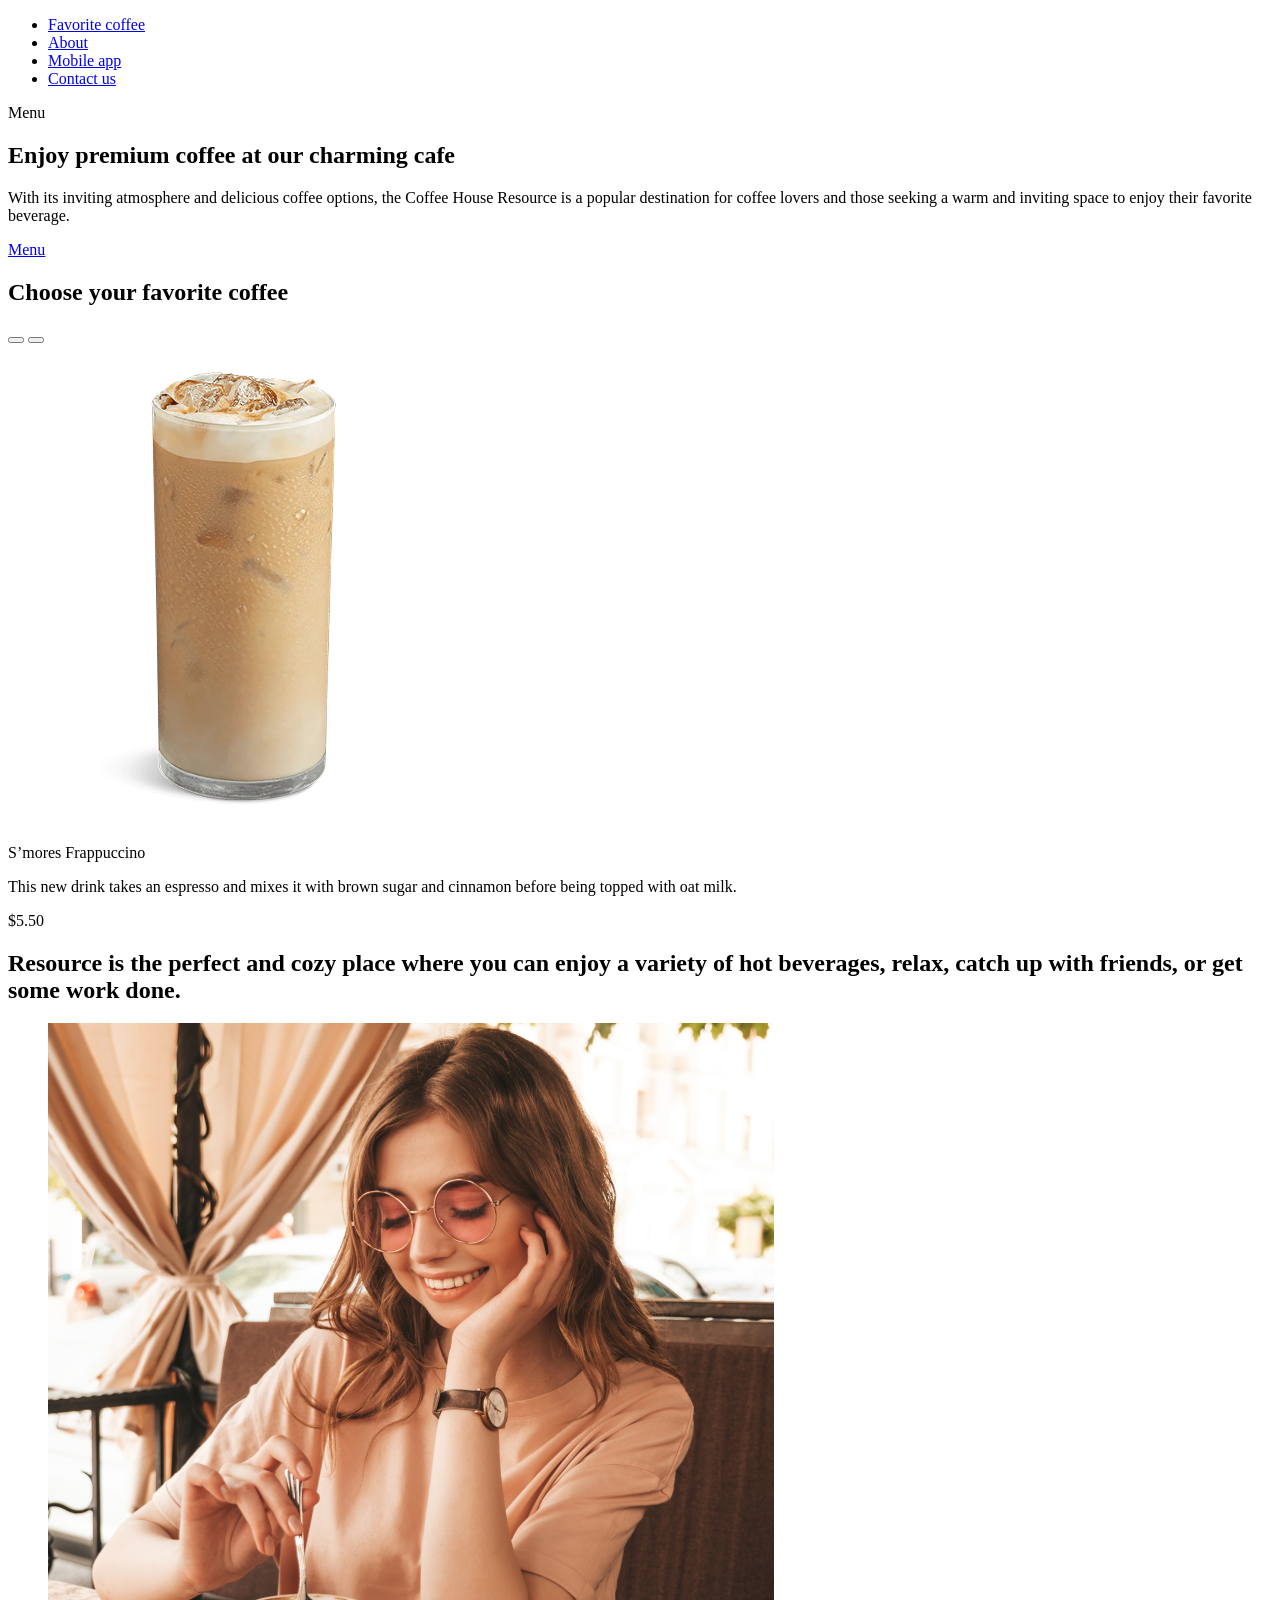
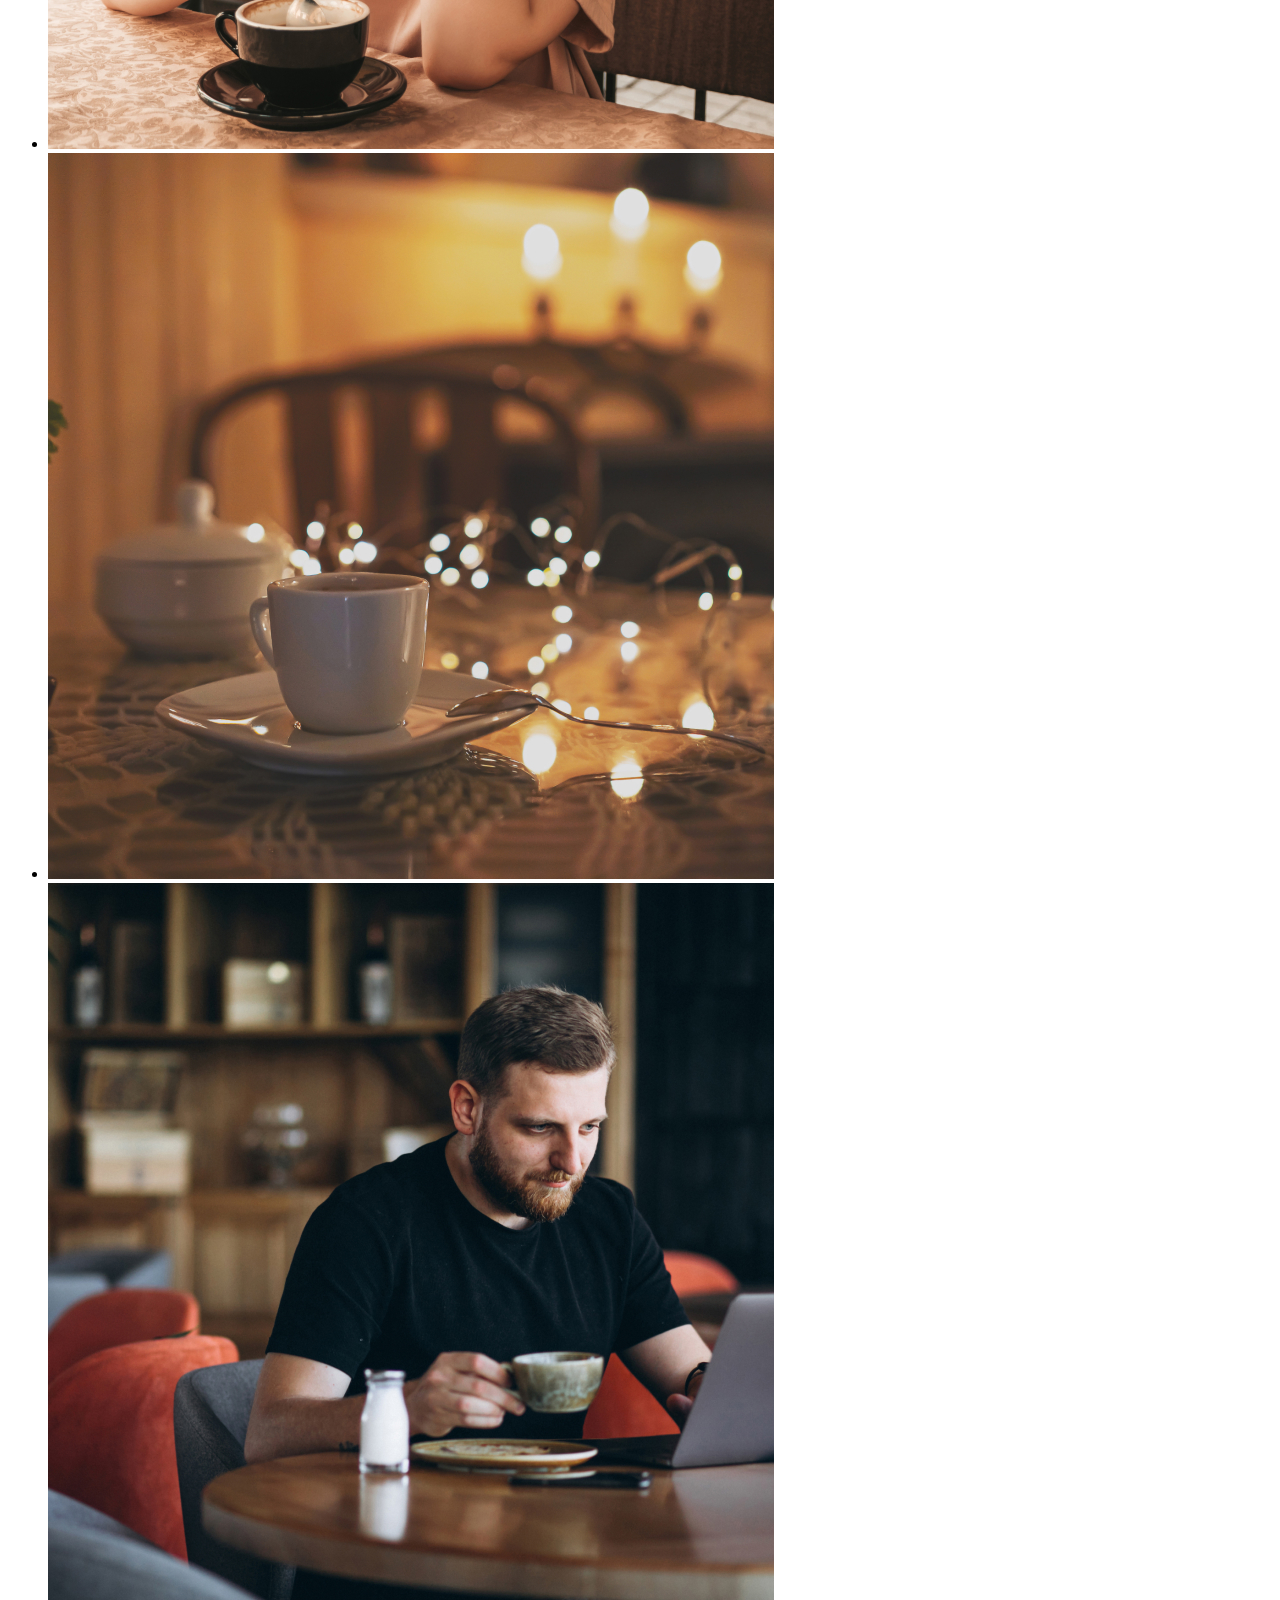
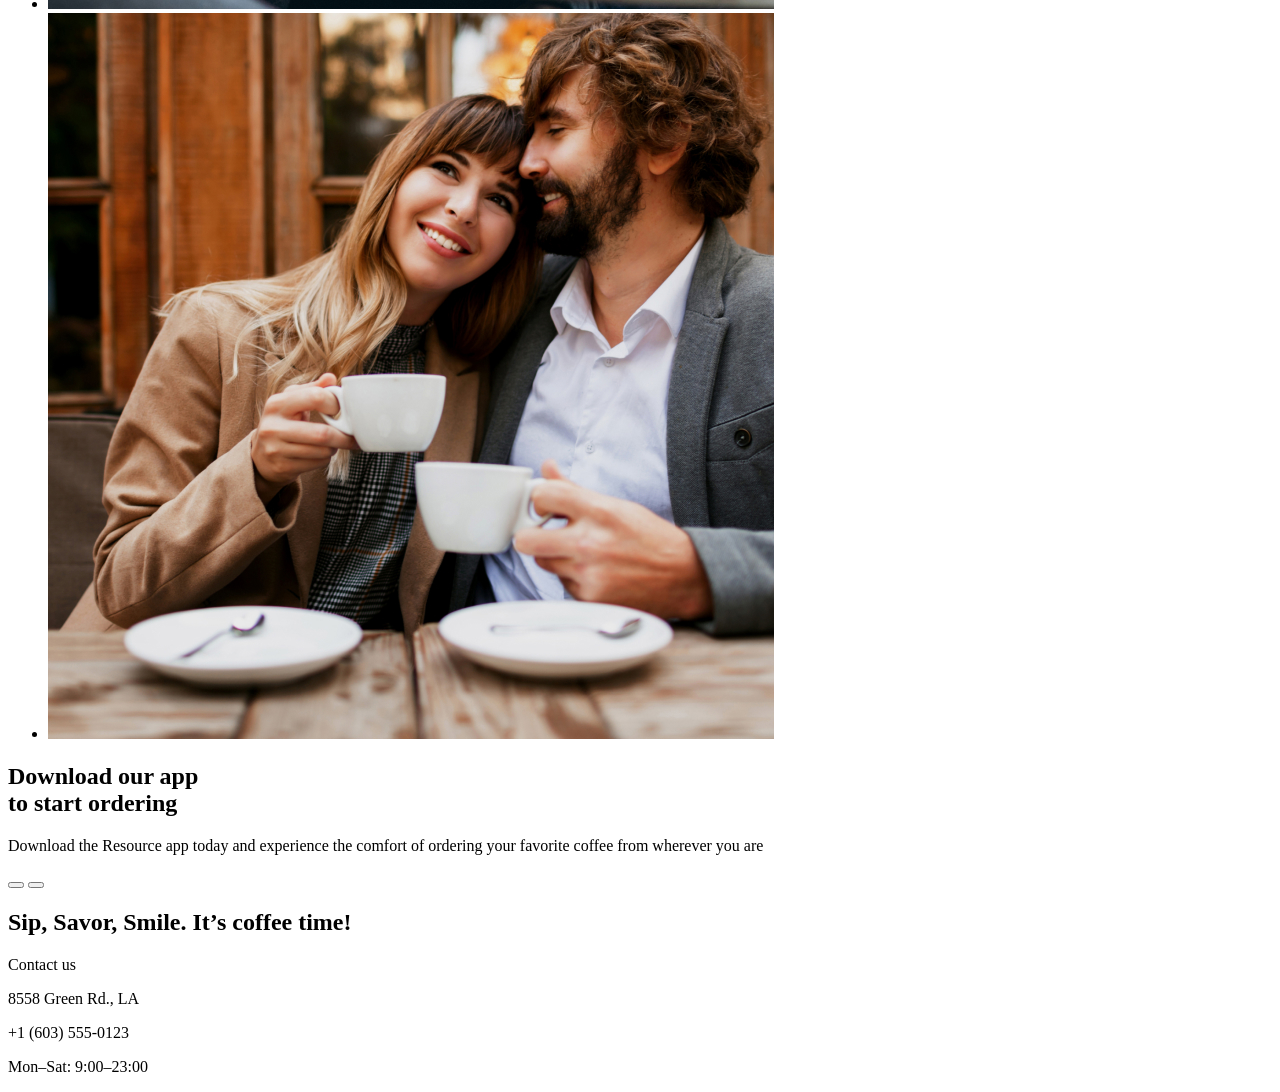
==== index.html @ 849eca17 "feat: add project structure" ====
<!DOCTYPE html>
<html lang="en">
<head>
  <meta charset="UTF-8">
  <meta name="viewport" content="width=device-width, initial-scale=1.0">
  <title>Coffee-House</title>
</head>
<body>
<header>
  <div class="header__wrapper">
    <div class="logo"></div>
    <nav class="nav">
      <ul class="nav__list">
        <li class="nav__item"><a href="#" class="nav__link">Favorite coffee</a></li>
        <li class="nav__item"><a href="#" class="nav__link">About</a></li>
        <li class="nav__item"><a href="#" class="nav__link">Mobile app</a></li>
        <li class="nav__item"><a href="#" class="nav__link">Contact us</a></li>
      </ul>
    </nav>
    <div class="header__container">
      <div class="theme">
        <span></span><span></span>
      </div>
      <div class="burger-menu">
        <span>Menu</span>
        <span></span>
      </div>
    </div>
  </div>
</header>
<main>
  <div class="main__wrapper">
    <section class="hero">
      <div class="hero__wrapper">
        <h1 class="hero__title">Enjoy premium coffee at our charming cafe</h1>
        <p class="hero__text">With its inviting atmosphere and delicious coffee options, the Coffee House Resource is a
          popular destination for coffee lovers and those seeking a warm and inviting space to enjoy their favorite
          beverage.</p>
        <a href="menu.html" class="button">Menu</a>
      </div>
    </section>
    <section class="favorite-coffee">
      <div class="favorite-coffee__wrapper">
        <h2 class="section__title">Choose your favorite coffee</h2>
        <div class="slider">
          <div class="slider__item">
            <div class="slider__button">
              <button class="button__left"></button>
              <button class="button__right"></button>
            </div>
            <div class="card">
              <img src="src/assets/img/slider/coffee-slider-1.png" alt="coffee" class="card__img">
              <p class="card__title">S’mores Frappuccino</p>
              <p class="card__text">This new drink takes an espresso and mixes it with brown sugar and cinnamon before
                being topped with oat milk.</p>
              <p class="card__price">$5.50</p>
            </div>
            <div class="slider__controls"></div>
          </div>
        </div>
      </div>
    </section>
    <section class="about">
      <div class="about__wrapper">
        <h2 class="section__text">Resource is the perfect and cozy place where you can enjoy a variety of hot beverages,
          relax, catch up with friends, or get some work done.</h2>
        <ul class="about__list">
          <li class="about__item"><img src="src/assets/img/about/about-1.jpg" alt="woman with cup of coffee"
                                       class="about__img"></li>
          <li class="about__item"><img src="src/assets/img/about/about-2.jpg" alt="man with cup of coffee"
                                       class="about__img"></li>
          <li class="about__item"><img src="src/assets/img/about/about-3.jpg" alt="cup of coffee" class="about__img">
          </li>
          <li class="about__item"><img src="src/assets/img/about/about-4.jpg" alt="spouse with cup of coffee"
                                       class="about__img"></li>
        </ul>
      </div>
    </section>
    <section class="mobile-app">
      <div class="mobile-app__wrapper">
        <h2 class="section__title">Download our app<br> to start ordering</h2>
        <p class="text">Download the Resource app today and experience the comfort of ordering your favorite coffee from wherever you are</p>
     <div class="mobile-app__button">
       <button class="apple"></button>
       <button class="google"></button>
     </div>
      </div>
    </section>
  </div>
</main>
<footer>
  <div class="footer__wrapper">
    <div class="footer__content">
      <h2 class="footer__title">
        Sip, Savor, Smile. It’s coffee time!
      </h2>
      <div class="social-media">
        <a href="#" class="twitter"></a>
        <a href="#" class="instagram"></a>
        <a href="#" class="facebook"></a>
      </div>
    </div>
    <div class="contacts">
      <p>Contact us</p>
      <p>8558 Green Rd.,  LA</p>
      <p>+1 (603) 555-0123</p>
      <p>Mon–Sat: 9:00–23:00</p>
    </div>
  </div>
</footer>
</body>
</html>
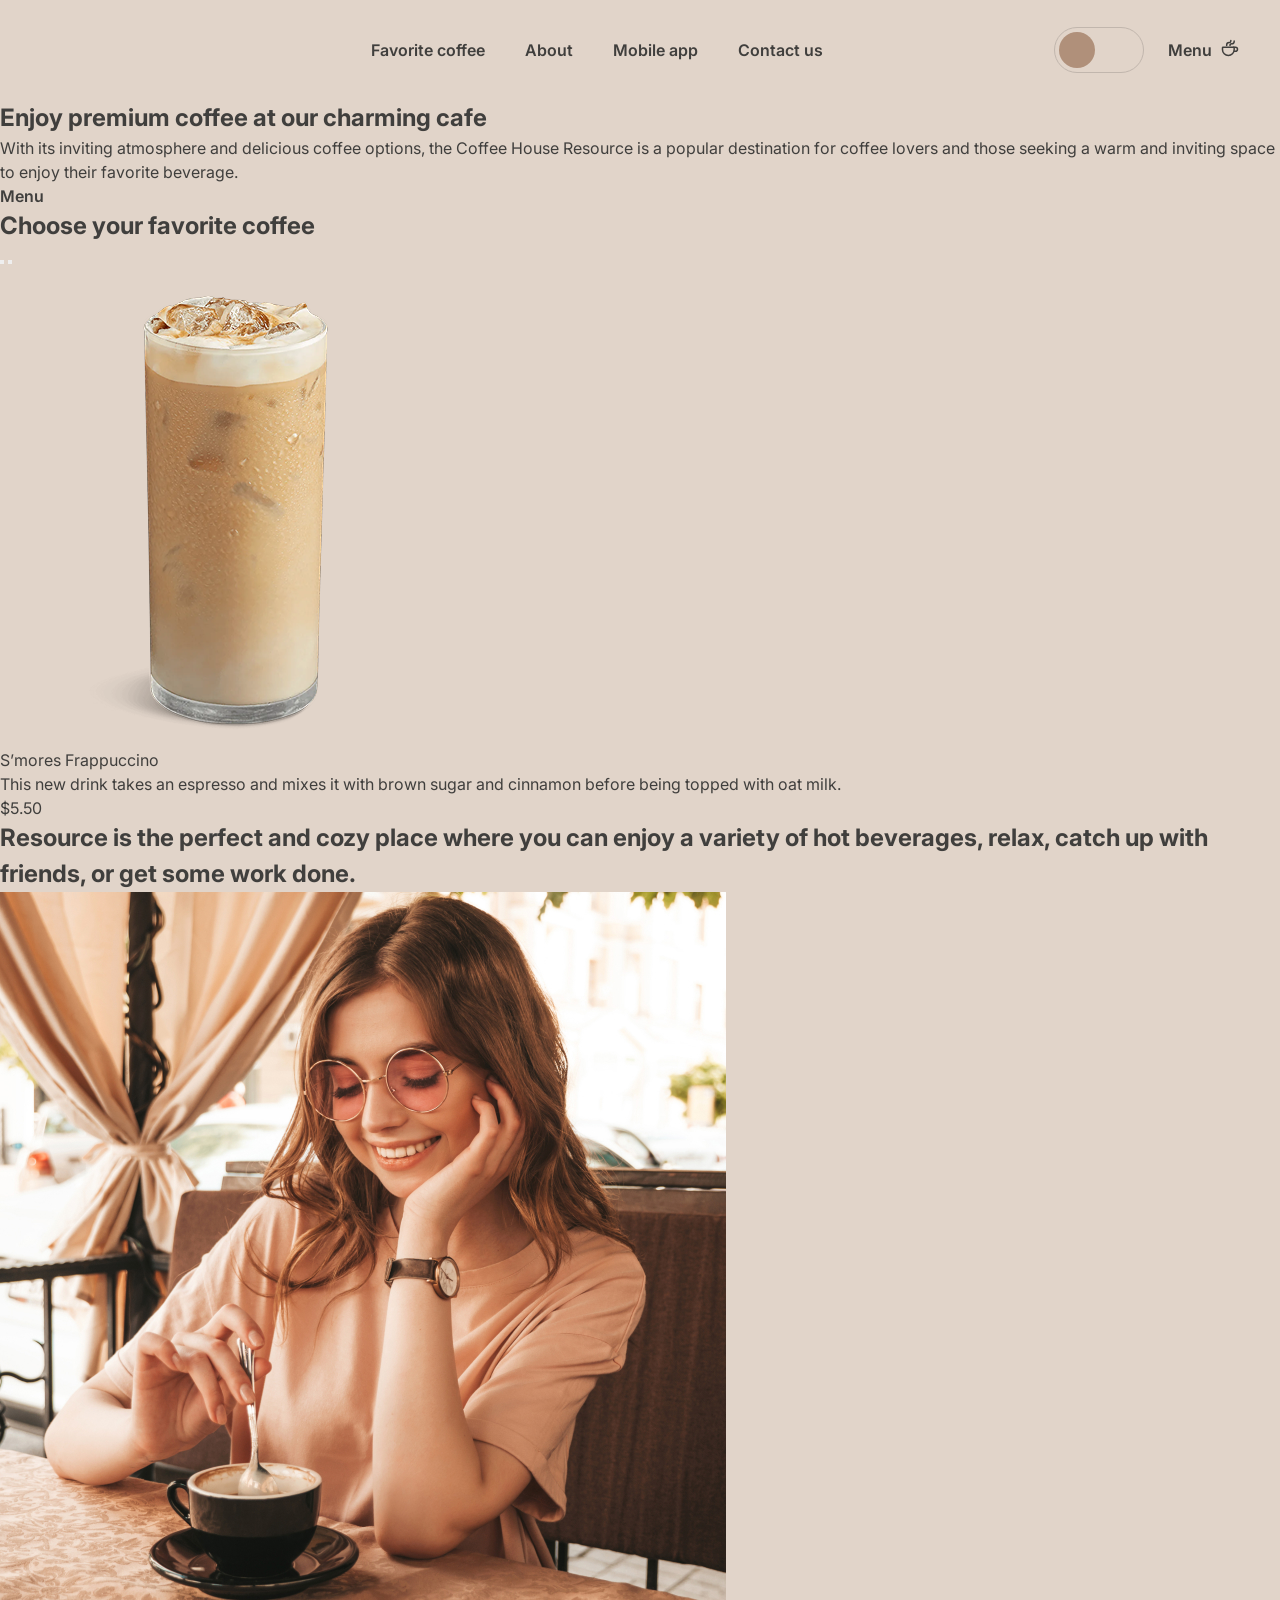
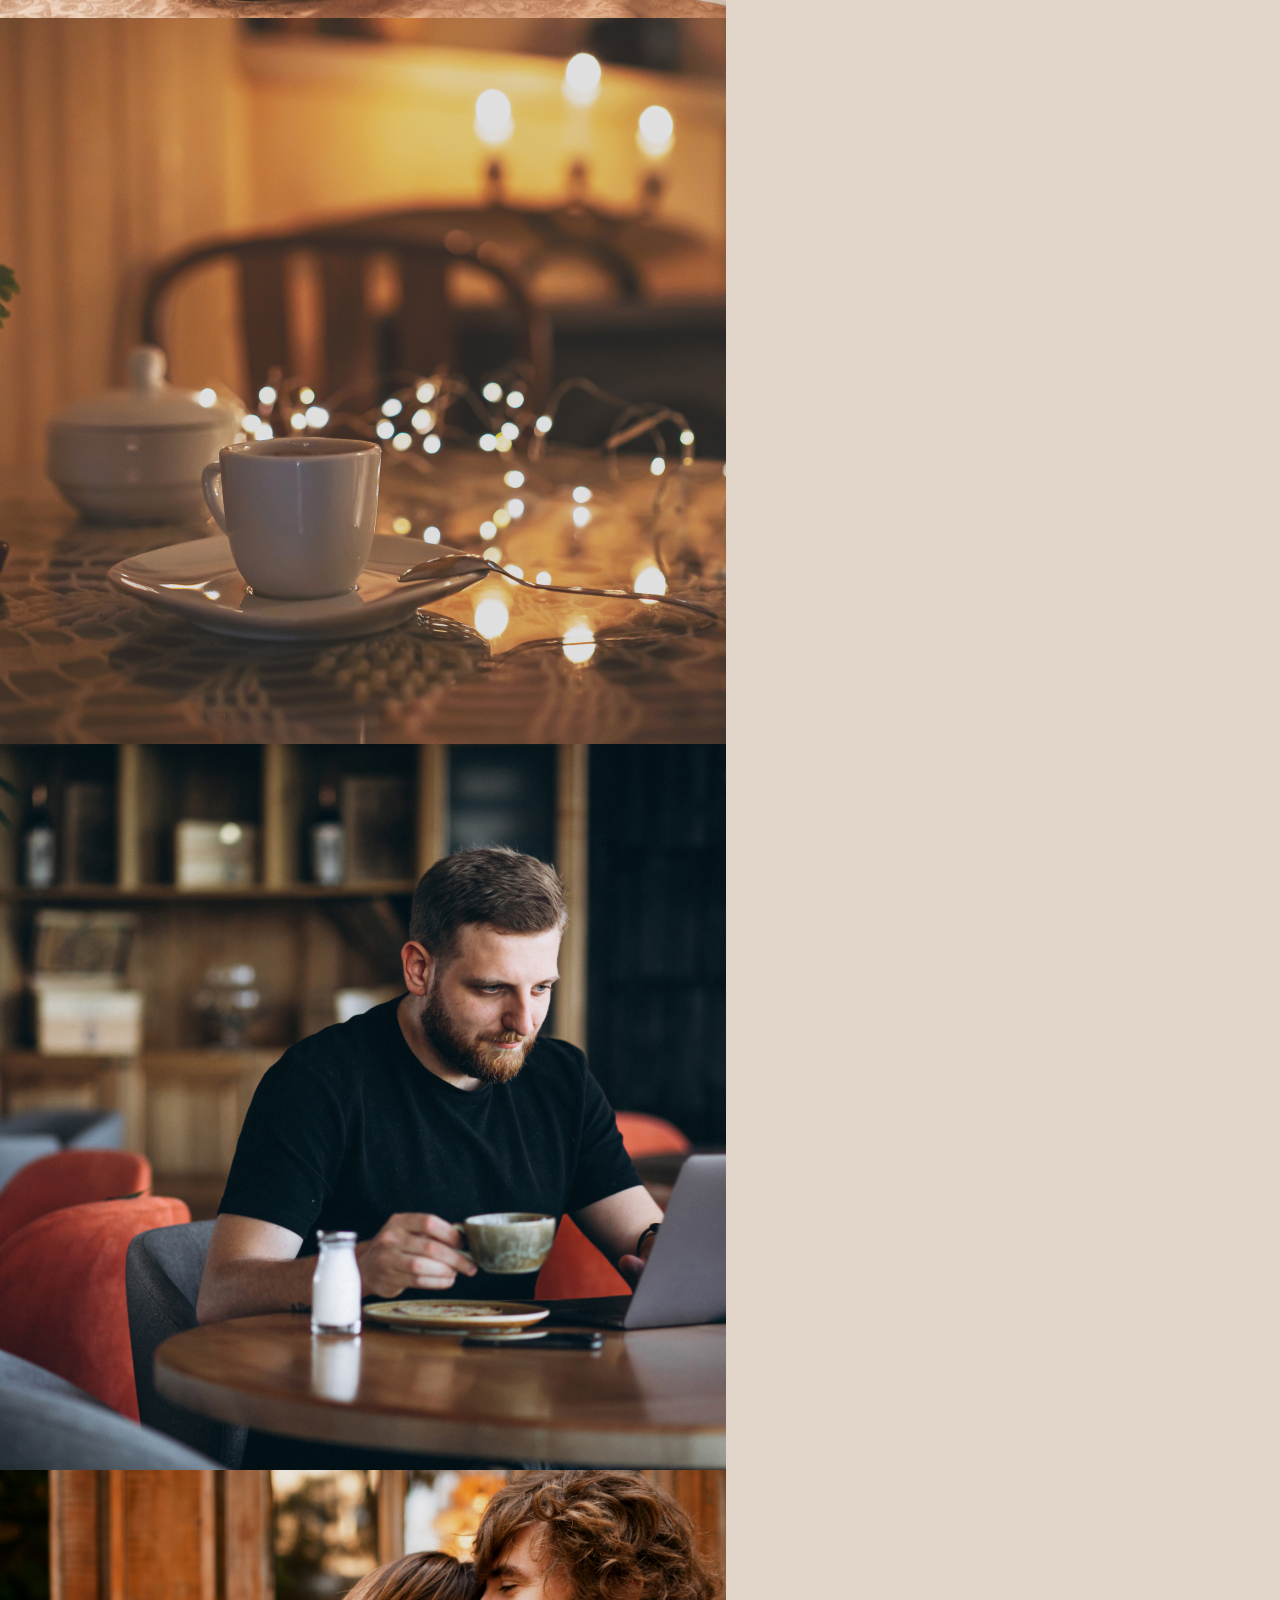
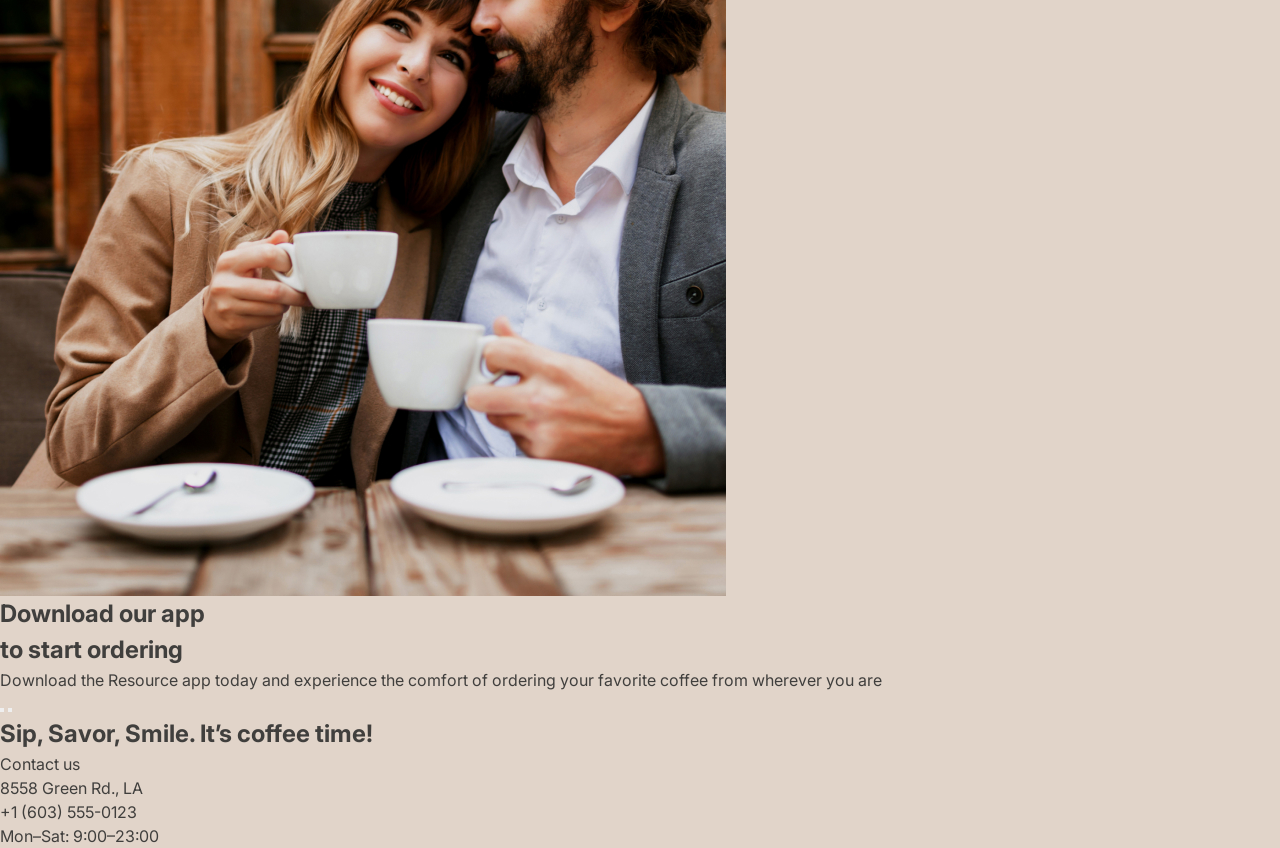
==== commit b9bd02b5: "feat: add header" ====
--- a/index.html
+++ b/index.html
@@ -4,32 +4,44 @@
   <meta charset="UTF-8">
   <meta name="viewport" content="width=device-width, initial-scale=1.0">
   <title>Coffee-House</title>
+  <link rel="preconnect" href="https://fonts.googleapis.com">
+  <link rel="preconnect" href="https://fonts.gstatic.com" crossorigin>
+  <link
+    href="https://fonts.googleapis.com/css2?family=Inter:ital,opsz,wght@0,14..32,100..900;1,14..32,100..900&family=Manrope:wght@200..800&display=swap"
+    rel="stylesheet">
+  <link rel="icon" type="image/svg+xml" href="src/assets/icons/coffee-cup.svg">
+  <link rel="stylesheet" href="src/styles/main.css">
 </head>
-<body>
+<body class="light-theme">
 <header>
-  <div class="header__wrapper">
-    <div class="logo"></div>
+  <div class="header__wrapper container">
+    <a href="index.html" class="logo" aria-label="Resource Coffee House — на главную"></a>
     <nav class="nav">
       <ul class="nav__list">
-        <li class="nav__item"><a href="#" class="nav__link">Favorite coffee</a></li>
-        <li class="nav__item"><a href="#" class="nav__link">About</a></li>
-        <li class="nav__item"><a href="#" class="nav__link">Mobile app</a></li>
-        <li class="nav__item"><a href="#" class="nav__link">Contact us</a></li>
+        <li class="nav__item"><a href="#favorite-coffee" class="nav__link link">Favorite coffee</a></li>
+        <li class="nav__item"><a href="#about" class="nav__link link">About</a></li>
+        <li class="nav__item"><a href="#mobile-app" class="nav__link link">Mobile app</a></li>
+        <li class="nav__item"><a href="#contact" class="nav__link link">Contact us</a></li>
       </ul>
     </nav>
-    <div class="header__container">
+    <div class="header__actions">
       <div class="theme">
-        <span></span><span></span>
+        <button class="theme-toggle theme-toggle--light" type="button" aria-label="Светлая тема">
+          <span class="icon icon--sun" aria-hidden="true"></span>
+        </button>
+        <button class="theme-toggle theme-toggle--dark" type="button" aria-label="Тёмная тема">
+          <span class="icon icon--moon" aria-hidden="true"></span>
+        </button>
       </div>
-      <div class="burger-menu">
-        <span>Menu</span>
-        <span></span>
-      </div>
+      <a href="menu.html" class="menu-link link">
+        <span class="burger-menu__text">Menu</span>
+        <span class="icon icon--coffee-cup menu-link__icon" aria-hidden="true"></span>
+      </a>
     </div>
   </div>
 </header>
 <main>
-  <div class="main__wrapper">
+  <div class="main__wrapper container">
     <section class="hero">
       <div class="hero__wrapper">
         <h1 class="hero__title">Enjoy premium coffee at our charming cafe</h1>
@@ -39,7 +51,7 @@
         <a href="menu.html" class="button">Menu</a>
       </div>
     </section>
-    <section class="favorite-coffee">
+    <section class="favorite-coffee" id="favorite-coffee">
       <div class="favorite-coffee__wrapper">
         <h2 class="section__title">Choose your favorite coffee</h2>
         <div class="slider">
@@ -60,7 +72,7 @@
         </div>
       </div>
     </section>
-    <section class="about">
+    <section class="about" id="about">
       <div class="about__wrapper">
         <h2 class="section__text">Resource is the perfect and cozy place where you can enjoy a variety of hot beverages,
           relax, catch up with friends, or get some work done.</h2>
@@ -76,20 +88,21 @@
         </ul>
       </div>
     </section>
-    <section class="mobile-app">
+    <section class="mobile-app" id="mobile-app">
       <div class="mobile-app__wrapper">
         <h2 class="section__title">Download our app<br> to start ordering</h2>
-        <p class="text">Download the Resource app today and experience the comfort of ordering your favorite coffee from wherever you are</p>
-     <div class="mobile-app__button">
-       <button class="apple"></button>
-       <button class="google"></button>
-     </div>
+        <p class="text">Download the Resource app today and experience the comfort of ordering your favorite coffee from
+          wherever you are</p>
+        <div class="mobile-app__button">
+          <button class="apple"></button>
+          <button class="google"></button>
+        </div>
       </div>
     </section>
   </div>
 </main>
 <footer>
-  <div class="footer__wrapper">
+  <div class="footer__wrapper container" id="contact">
     <div class="footer__content">
       <h2 class="footer__title">
         Sip, Savor, Smile. It’s coffee time!
@@ -102,11 +115,12 @@
     </div>
     <div class="contacts">
       <p>Contact us</p>
-      <p>8558 Green Rd.,  LA</p>
+      <p>8558 Green Rd., LA</p>
       <p>+1 (603) 555-0123</p>
       <p>Mon–Sat: 9:00–23:00</p>
     </div>
   </div>
 </footer>
+<script type="module" src="src/scripts/home.js"></script>
 </body>
 </html>
--- a/src/styles/main.css
+++ b/src/styles/main.css
@@ -0,0 +1,14 @@
+@import './base/variables.css';
+@import './base/themes.css';
+@import './base/reset.css';
+@import './base/typography.css';
+
+@import './layout/container.css';
+@import './layout/header.css';
+
+@import './components/button.css';
+@import './components/card.css';
+@import './components/icons.css';
+
+@import './pages/home.css';
+@import './pages/menu.css';
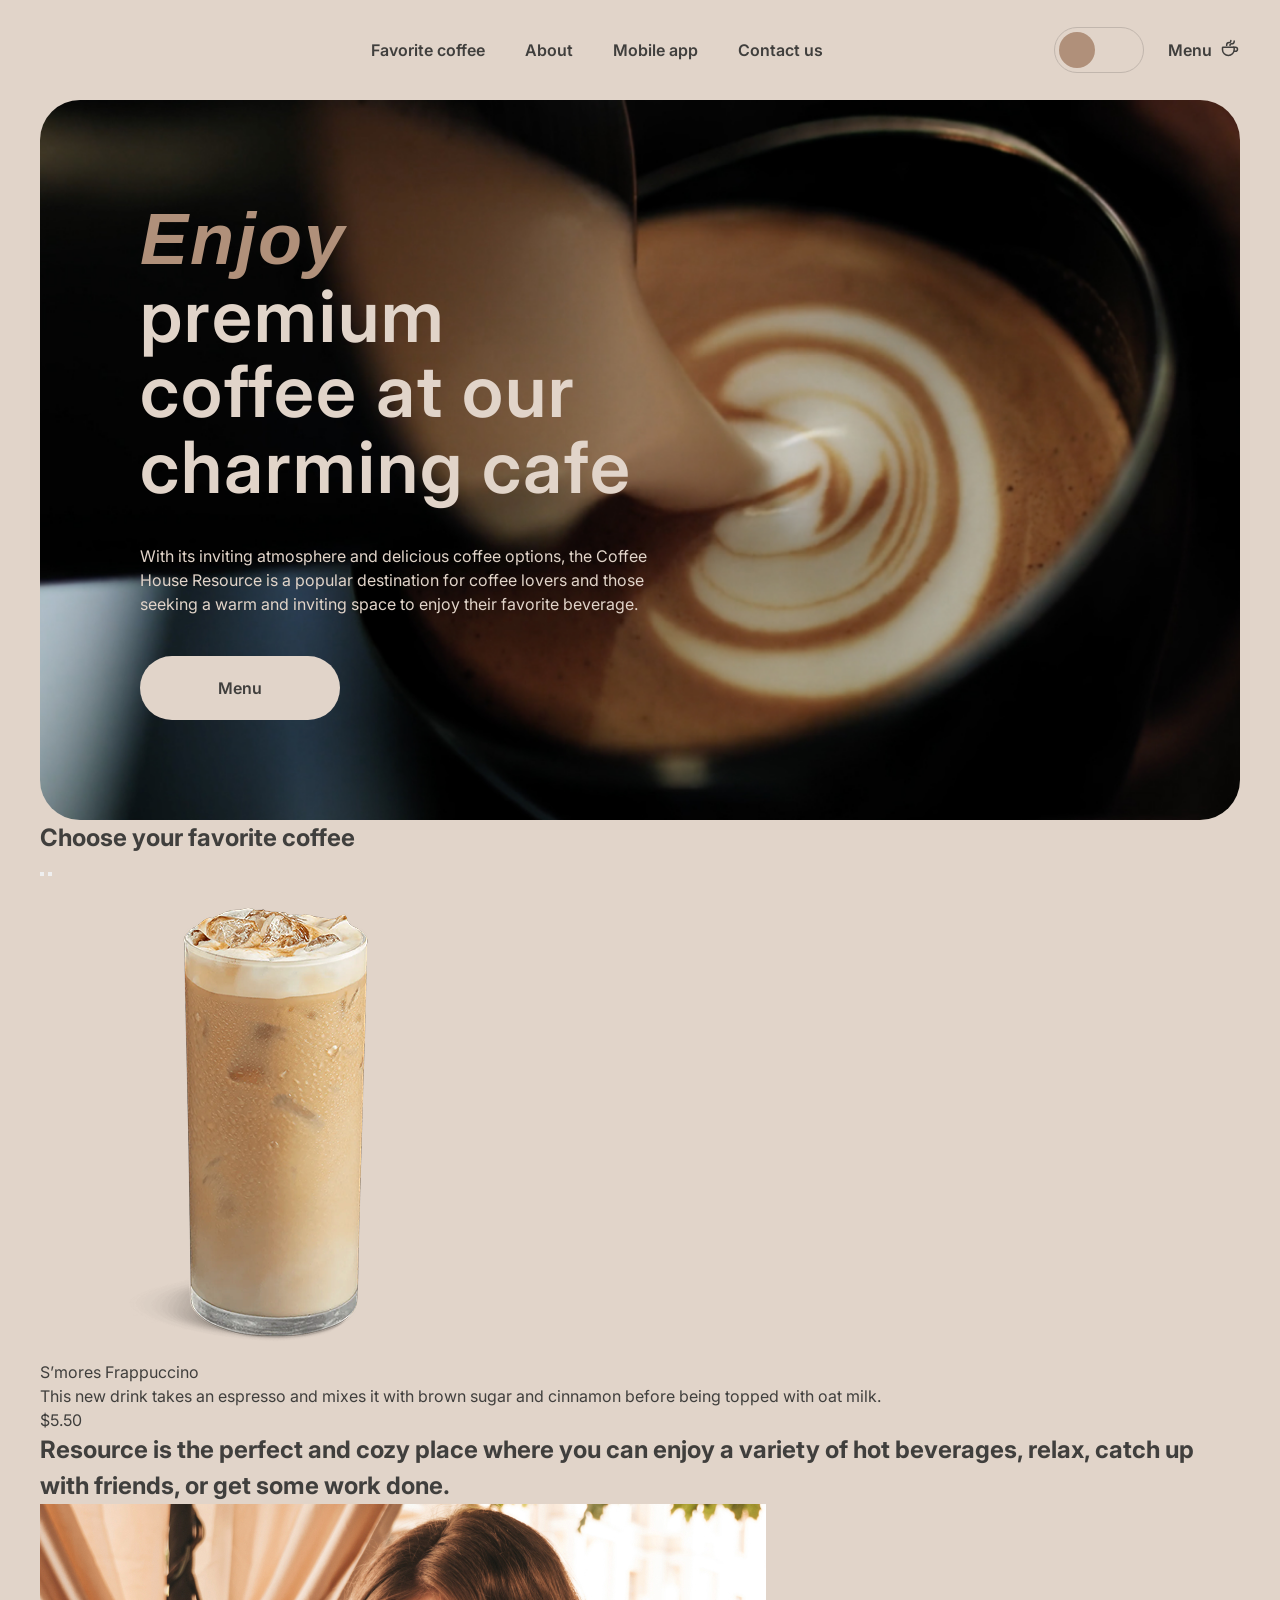
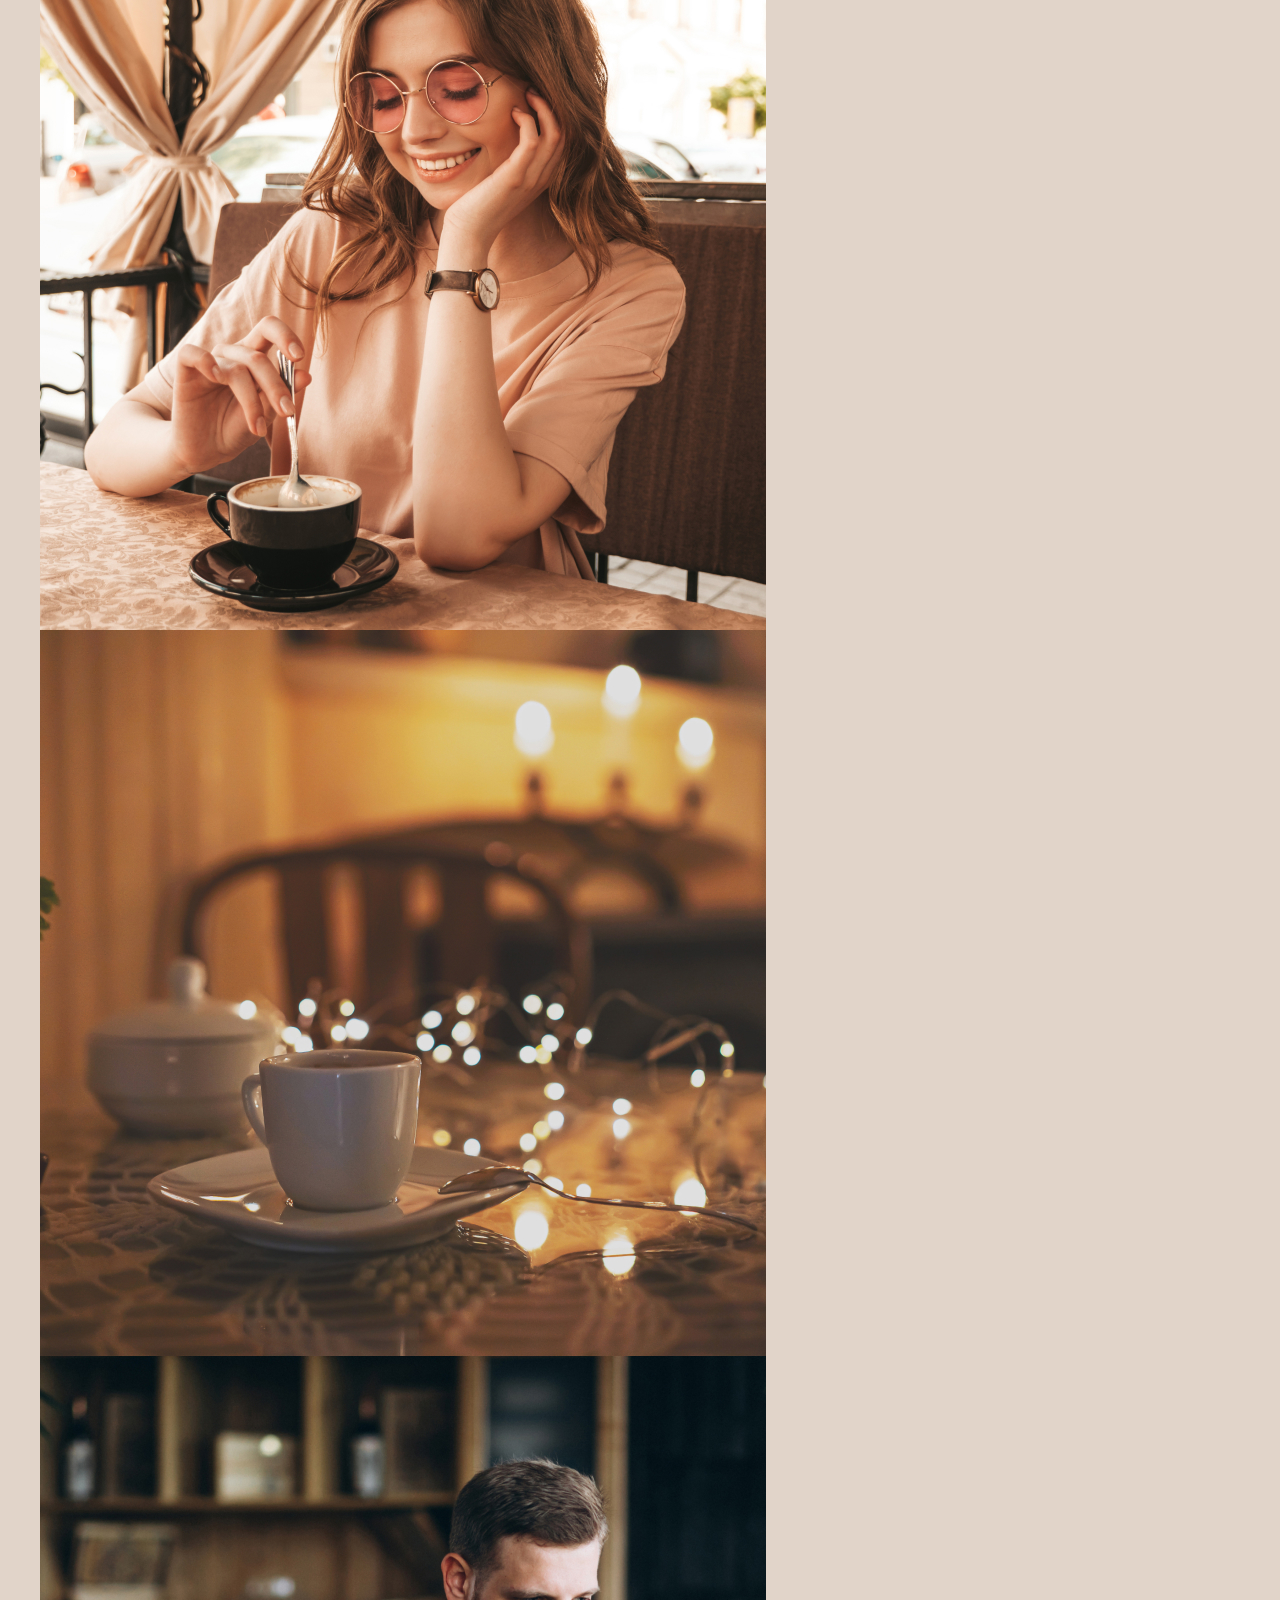
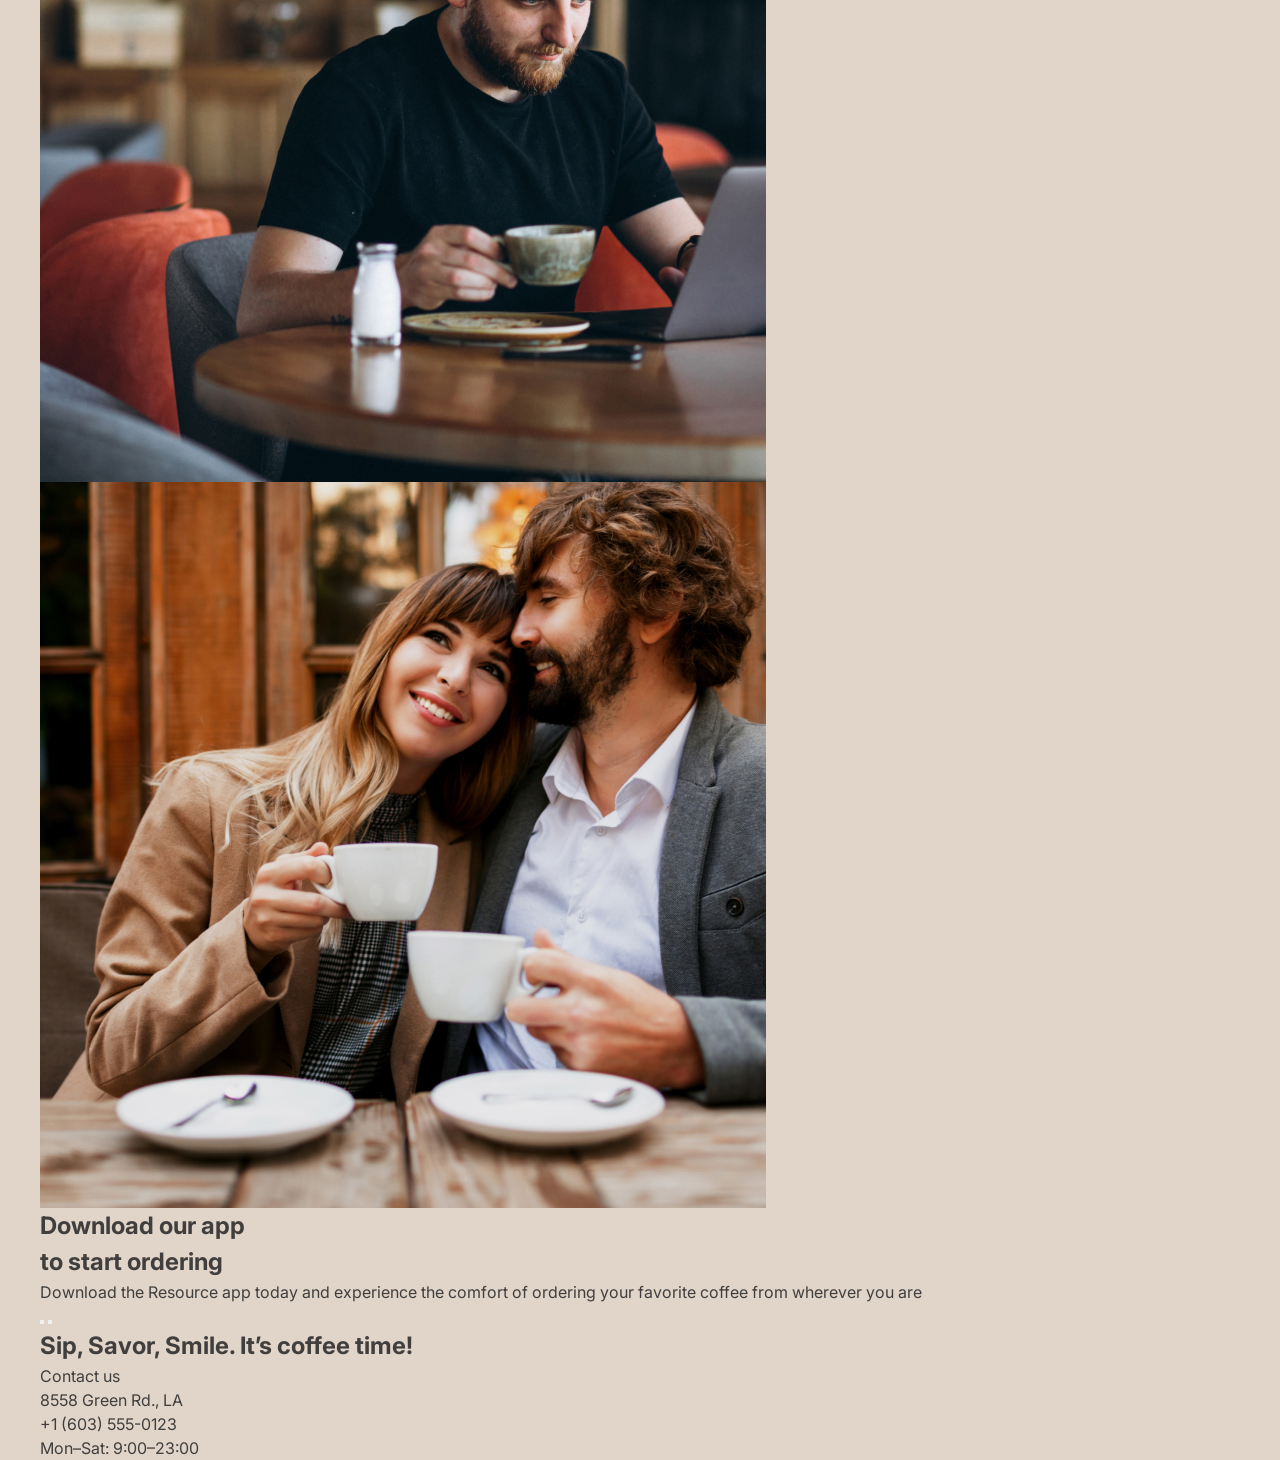
==== commit 8cde747a: "feat: add section hero" ====
--- a/index.html
+++ b/index.html
@@ -34,7 +34,7 @@
         </button>
       </div>
       <a href="menu.html" class="menu-link link">
-        <span class="burger-menu__text">Menu</span>
+        <span>Menu</span>
         <span class="icon icon--coffee-cup menu-link__icon" aria-hidden="true"></span>
       </a>
     </div>
@@ -43,12 +43,29 @@
 <main>
   <div class="main__wrapper container">
     <section class="hero">
+      <video
+        class="hero__video"
+        poster="src/assets/img/container.png"
+        autoplay
+        muted
+        playsinline
+        preload="metadata"
+        aria-hidden="true"
+      >
+        <source src="src/assets/video/hero.webm" type="video/webm">
+        <source src="src/assets/video/hero.mp4" type="video/mp4">
+      </video>
       <div class="hero__wrapper">
-        <h1 class="hero__title">Enjoy premium coffee at our charming cafe</h1>
-        <p class="hero__text">With its inviting atmosphere and delicious coffee options, the Coffee House Resource is a
+        <h1 class="hero__title heading-hero"><span class="text-accent">Enjoy</span> premium coffee at our charming cafe
+        </h1>
+        <p class="hero__text text-body">With its inviting atmosphere and delicious coffee options, the Coffee House
+          Resource is a
           popular destination for coffee lovers and those seeking a warm and inviting space to enjoy their favorite
           beverage.</p>
-        <a href="menu.html" class="button">Menu</a>
+        <a href="menu.html" class="menu-link button menu-link--lg">
+          <span>Menu</span>
+          <span class="icon icon--coffee-cup menu-link__icon" aria-hidden="true"></span>
+        </a>
       </div>
     </section>
     <section class="favorite-coffee" id="favorite-coffee">
--- a/src/styles/main.css
+++ b/src/styles/main.css
@@ -6,9 +6,11 @@
 @import './layout/container.css';
 @import './layout/header.css';
 
+@import './components/icons.css';
 @import './components/button.css';
+@import './components/menu_button.css';
+@import './components/slider.css';
 @import './components/card.css';
-@import './components/icons.css';
 
 @import './pages/home.css';
 @import './pages/menu.css';
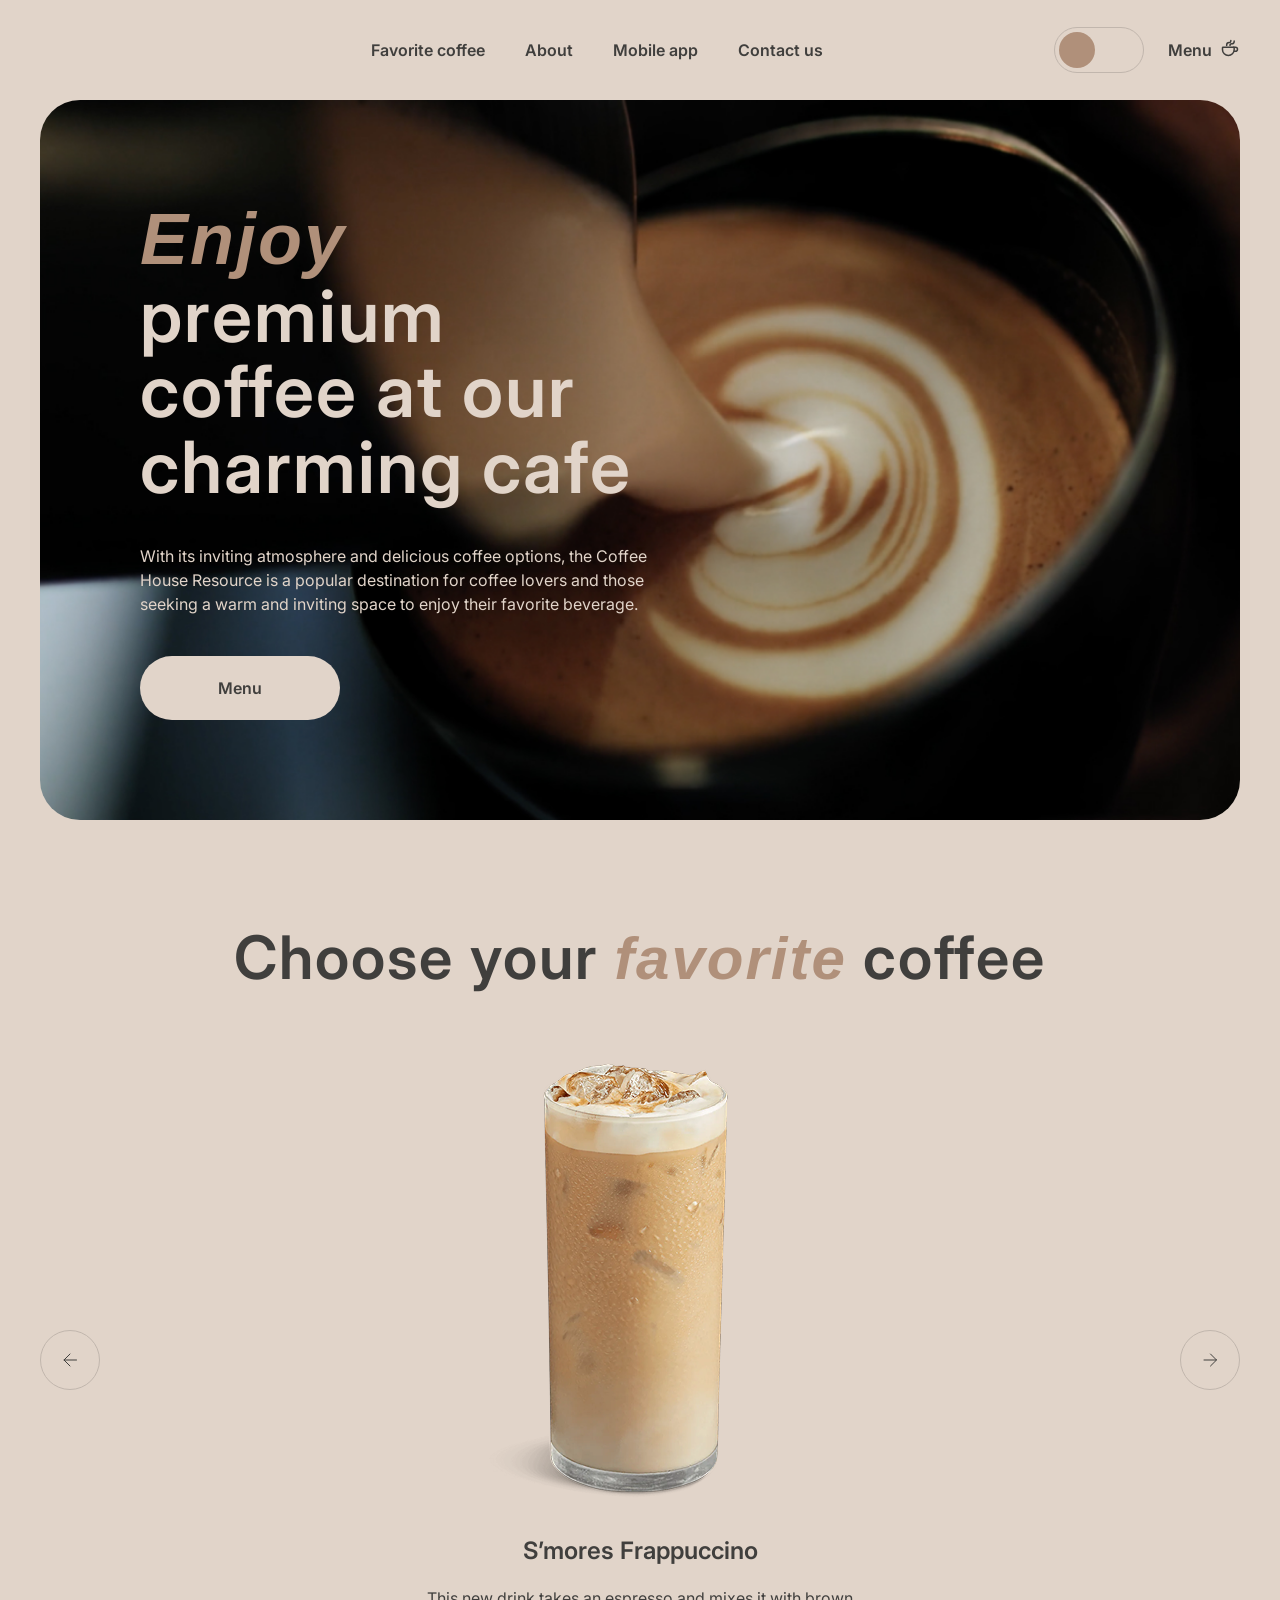
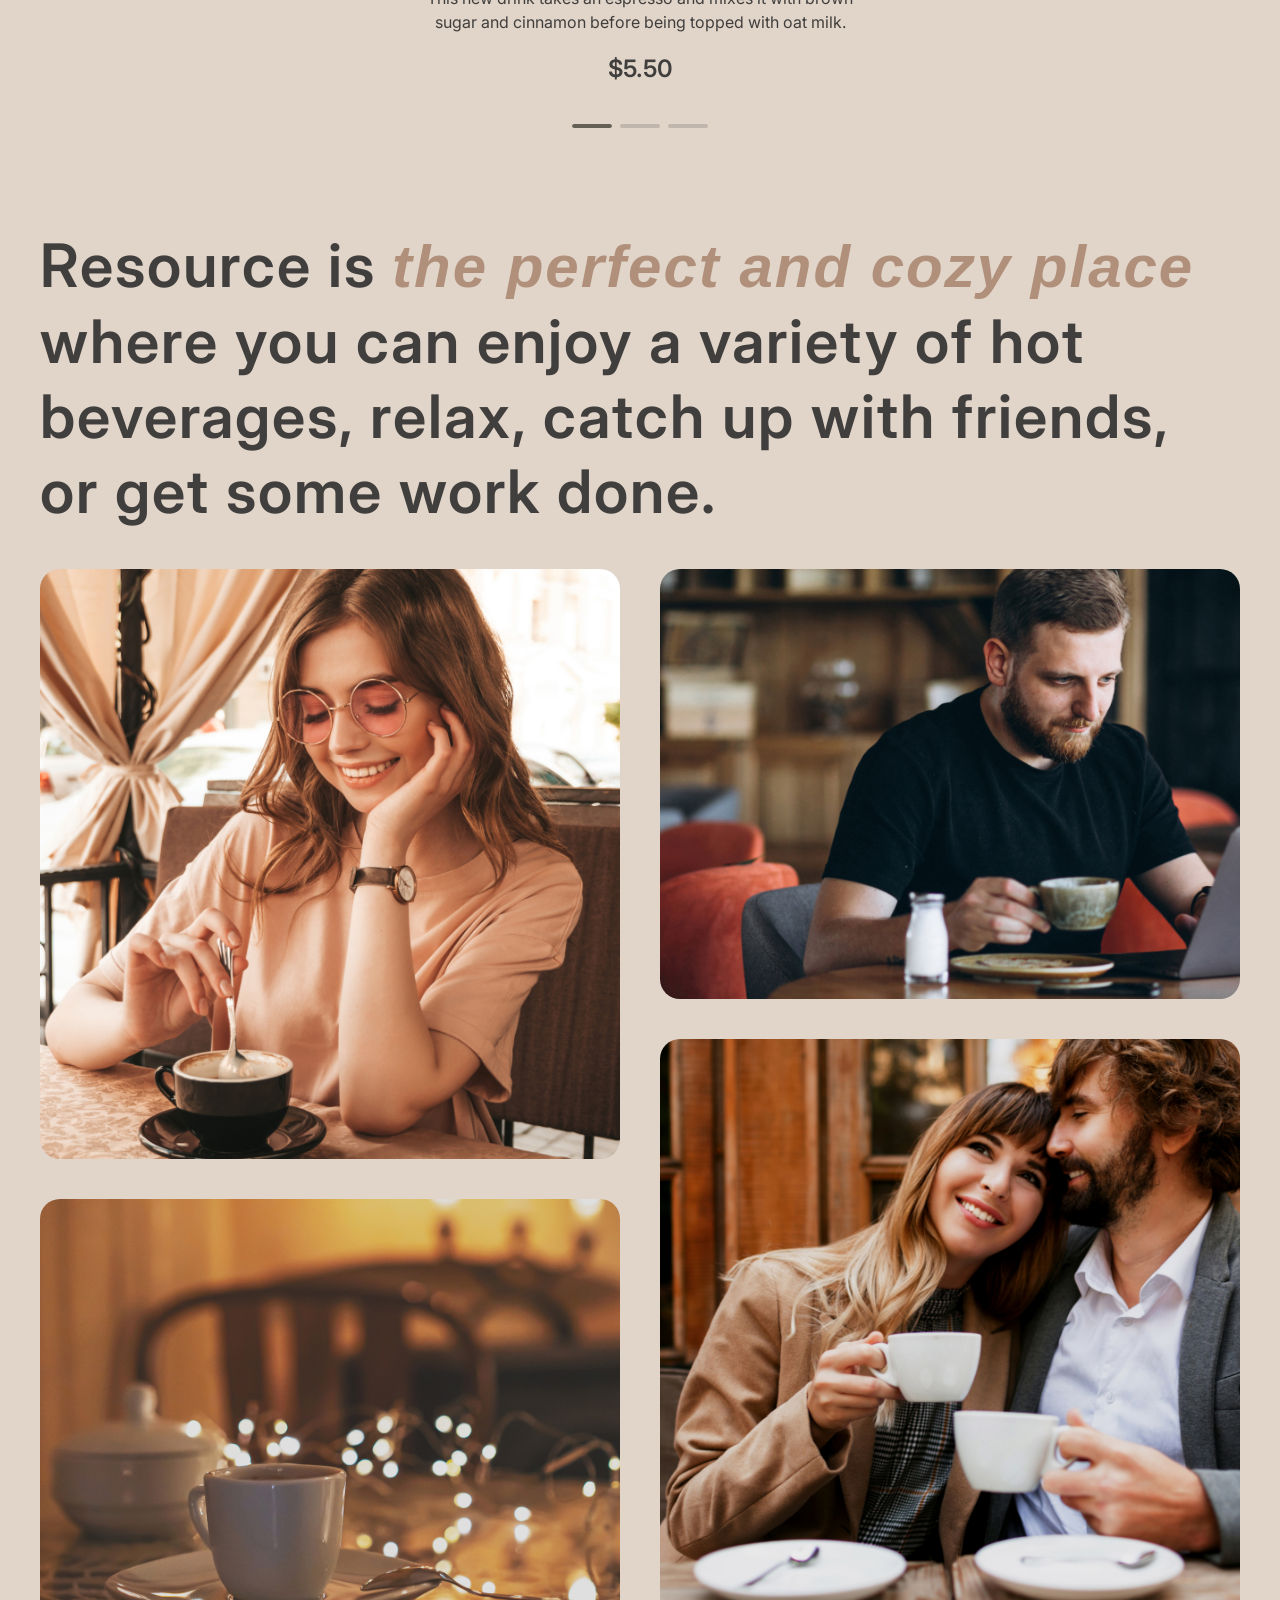
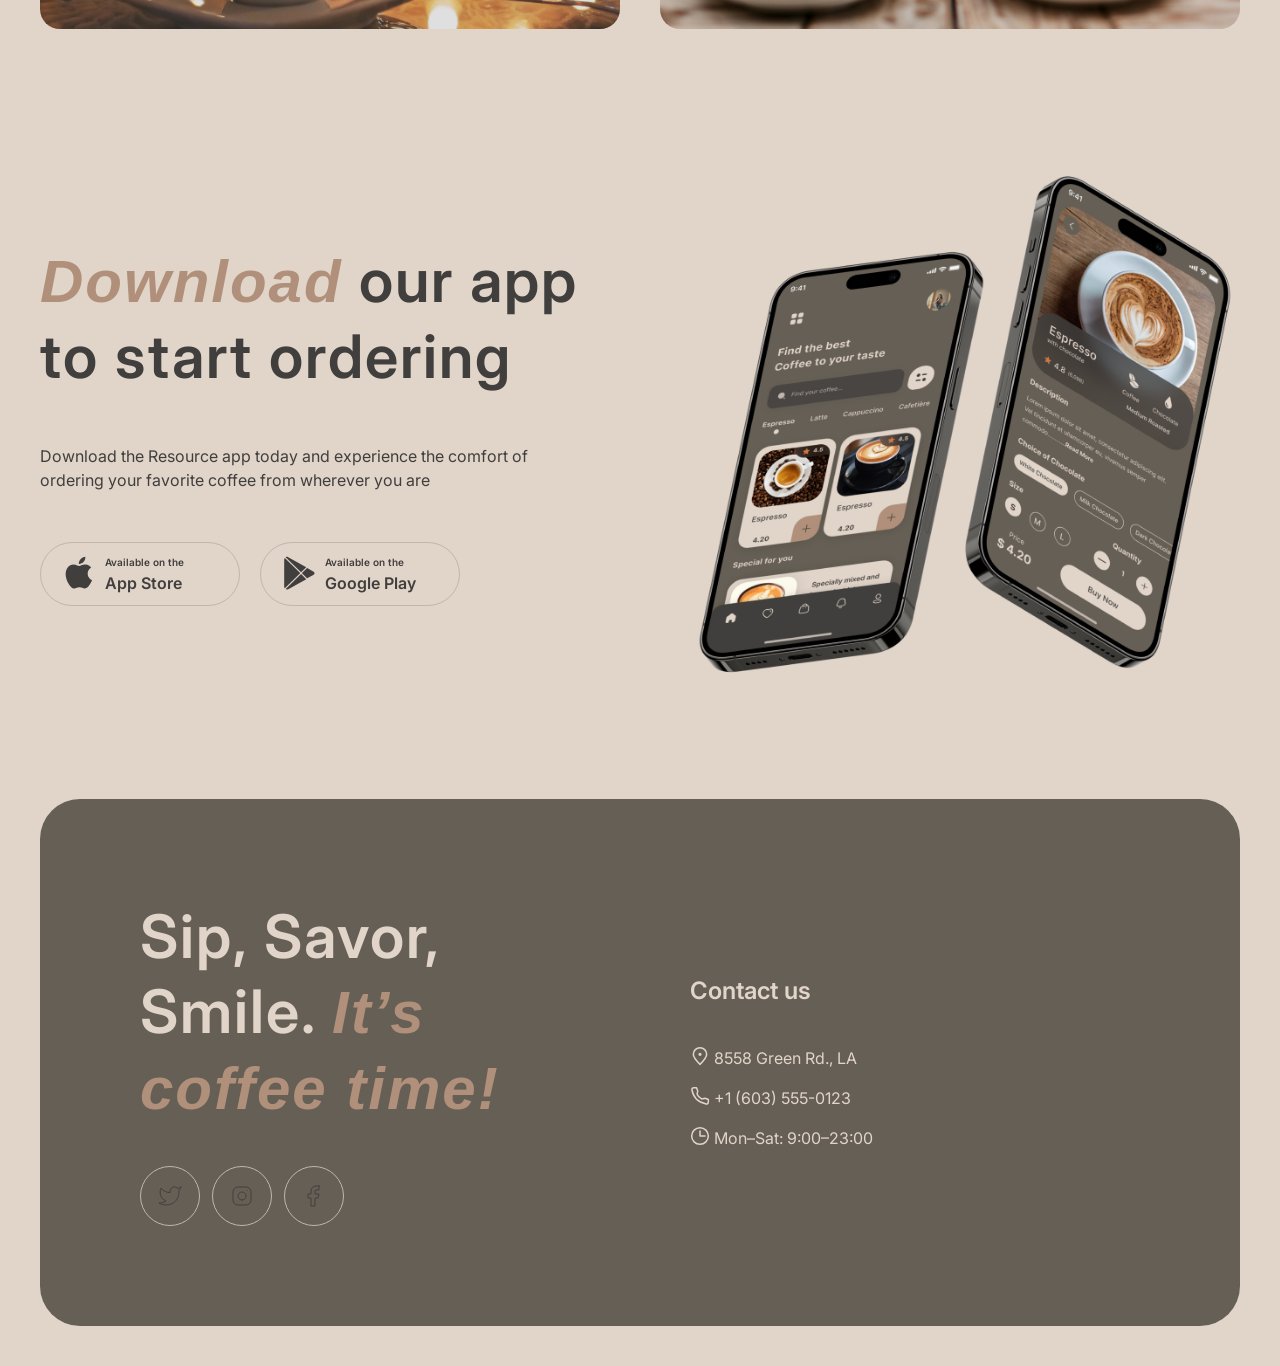
==== commit fe666fce: "feat: complited index.html" ====
--- a/index.html
+++ b/index.html
@@ -41,7 +41,7 @@
   </div>
 </header>
 <main>
-  <div class="main__wrapper container">
+  <div class="container">
     <section class="hero">
       <video
         class="hero__video"
@@ -70,71 +70,130 @@
     </section>
     <section class="favorite-coffee" id="favorite-coffee">
       <div class="favorite-coffee__wrapper">
-        <h2 class="section__title">Choose your favorite coffee</h2>
+        <h2 class="section__title favorite-coffee__title">Choose your <span
+          class="text-accent second-family">favorite</span> coffee</h2>
         <div class="slider">
-          <div class="slider__item">
-            <div class="slider__button">
-              <button class="button__left"></button>
-              <button class="button__right"></button>
-            </div>
-            <div class="card">
-              <img src="src/assets/img/slider/coffee-slider-1.png" alt="coffee" class="card__img">
-              <p class="card__title">S’mores Frappuccino</p>
-              <p class="card__text">This new drink takes an espresso and mixes it with brown sugar and cinnamon before
-                being topped with oat milk.</p>
-              <p class="card__price">$5.50</p>
-            </div>
-            <div class="slider__controls"></div>
+          <button class="round__button prev button" type="button" aria-label="Предыдущий слайд">
+            <span class="icon icon--arrow arrow-left" aria-hidden="true"></span>
+          </button>
+          <div class="slider__viewport">
+            <ul class="slider__track">
+              <li class="slider__slide">
+                <article class="card">
+                  <img src="src/assets/img/slider/coffee-slider-1.png" alt="coffee" class="card__img">
+                  <p class="card__title">S’mores Frappuccino</p>
+                  <p class="card__text text-body">This new drink takes an espresso and mixes it with brown sugar and
+                    cinnamon before
+                    being topped with oat milk.</p>
+                  <p class="card__price card__title">$5.50</p>
+                </article>
+              </li>
+            </ul>
           </div>
+          <button class="round__button next button" type="button" aria-label="Следующий слайд">
+            <span class="icon icon--arrow arrow-right" aria-hidden="true"></span>
+          </button>
+        </div>
+        <div class="slider__controls" role="tablist" aria-label="Слайды">
+          <button class="slider__control slider__control--active" type="button" role="tab" aria-label="Слайд 1">
+            <span class="slider__progress"></span>
+          </button>
+          <button class="slider__control" type="button" role="tab" aria-label="Слайд 2">
+            <span class="slider__progress"></span>
+          </button>
+          <button class="slider__control" type="button" role="tab" aria-label="Слайд 3">
+            <span class="slider__progress"></span>
+          </button>
         </div>
       </div>
     </section>
     <section class="about" id="about">
       <div class="about__wrapper">
-        <h2 class="section__text">Resource is the perfect and cozy place where you can enjoy a variety of hot beverages,
+        <h2 class="section__title">Resource is <span class="text-accent second-family">the perfect and cozy place</span>
+          where you can enjoy a variety of hot
+          beverages,
           relax, catch up with friends, or get some work done.</h2>
         <ul class="about__list">
-          <li class="about__item"><img src="src/assets/img/about/about-1.jpg" alt="woman with cup of coffee"
-                                       class="about__img"></li>
-          <li class="about__item"><img src="src/assets/img/about/about-2.jpg" alt="man with cup of coffee"
-                                       class="about__img"></li>
-          <li class="about__item"><img src="src/assets/img/about/about-3.jpg" alt="cup of coffee" class="about__img">
+          <li class="about__item about__item--tall"><img src="src/assets/img/about/about-1.jpg"
+                                                         alt="woman with cup of coffee"
+                                                         class="about__img"></li>
+          <li class="about__item about__item--short"><img src="src/assets/img/about/about-2.jpg"
+                                                          alt="man with cup of coffee"
+                                                          class="about__img"></li>
+          <li class="about__item about__item--short"><img src="src/assets/img/about/about-3.jpg" alt="cup of coffee"
+                                                          class="about__img">
           </li>
-          <li class="about__item"><img src="src/assets/img/about/about-4.jpg" alt="spouse with cup of coffee"
-                                       class="about__img"></li>
+          <li class="about__item about__item--tall"><img src="src/assets/img/about/about-4.jpg"
+                                                         alt="spouse with cup of coffee"
+                                                         class="about__img"></li>
         </ul>
       </div>
     </section>
     <section class="mobile-app" id="mobile-app">
       <div class="mobile-app__wrapper">
-        <h2 class="section__title">Download our app<br> to start ordering</h2>
-        <p class="text">Download the Resource app today and experience the comfort of ordering your favorite coffee from
-          wherever you are</p>
-        <div class="mobile-app__button">
-          <button class="apple"></button>
-          <button class="google"></button>
-        </div>
+        <div class="mobile-app__content">
+          <h2 class="section__title"><span class="text-accent second-family">Download</span> our app to&nbsp;start ordering</h2>
+          <p class="text">Download the Resource app today and experience the comfort of ordering your favorite coffee
+            from
+            wherever you are</p>
+          <div class="mobile-app__buttons">
+            <a href="https://www.apple.com/app-store/" class="apple button" target="_blank">
+              <span class="icon icon--apple" aria-hidden="true"></span>
+              <span class="store-label">Available on the</span>
+              <span class="store-brand">App Store</span>
+            </a>
+            <a href="https://play.google.com/store/apps/" class="google button" target="_blank">
+              <span class="icon icon--google" aria-hidden="true"></span>
+              <span class="store-label">Available on the</span>
+              <span class="store-brand">Google Play</span>
+            </a>
+          </div>
+        </div>
+        <img src="src/assets/img/mobile-screens.png" alt="Mobile app" class="mobile-app__img">
       </div>
     </section>
   </div>
 </main>
-<footer>
-  <div class="footer__wrapper container" id="contact">
-    <div class="footer__content">
-      <h2 class="footer__title">
-        Sip, Savor, Smile. It’s coffee time!
-      </h2>
-      <div class="social-media">
-        <a href="#" class="twitter"></a>
-        <a href="#" class="instagram"></a>
-        <a href="#" class="facebook"></a>
-      </div>
-    </div>
-    <div class="contacts">
-      <p>Contact us</p>
-      <p>8558 Green Rd., LA</p>
-      <p>+1 (603) 555-0123</p>
-      <p>Mon–Sat: 9:00–23:00</p>
+<footer class="footer">
+  <div class="container">
+    <div class="footer__wrapper" id="contact">
+      <div class="footer__content">
+        <h2 class="footer__title section__title">
+          Sip, Savor, Smile. <span class="text-accent second-family">It’s coffee time!</span>
+        </h2>
+        <div class="social-media">
+          <a href="#" class="social-media__button round__button button">
+            <span class="icon icon--twitter icon--media" aria-hidden="true"></span>
+          </a>
+          <a href="#" class="social-media__button round__button button">
+            <span class="icon icon--instagram icon--media" aria-hidden="true"></span>
+          </a>
+          <a href="#" class="social-media__button round__button button">
+            <span class="icon icon--facebook icon--media" aria-hidden="true"></span>
+          </a>
+        </div>
+      </div>
+      <div class="contacts">
+        <h3 class="contacts__title small__title">Contact us</h3>
+        <address class="contacts__block">
+          <ul class="contacts__list">
+            <li class="contacts__item text-body">
+              <span class="icon icon--pin-alt icon--address"></span><a
+              href="https://www.google.com/maps/search/?api=1&query=8558+Green+Rd+Haughton+LA" target="_blank"
+              rel="noopener noreferrer" class="link text-body">
+              8558 Green Rd., LA
+            </a>
+            </li>
+            <li class="contacts__item text-body">
+              <span class="icon icon--phone icon--address"></span><a href="tel:+16035550123" class="link text-body">+1
+              (603) 555-0123</a>
+            </li>
+            <li class="contacts__item text-body"><span class="icon icon--clock icon--address"></span> Mon–Sat:
+              9:00–23:00
+            </li>
+          </ul>
+        </address>
+      </div>
     </div>
   </div>
 </footer>
--- a/src/styles/main.css
+++ b/src/styles/main.css
@@ -5,6 +5,7 @@
 
 @import './layout/container.css';
 @import './layout/header.css';
+@import './layout/footer.css';
 
 @import './components/icons.css';
 @import './components/button.css';
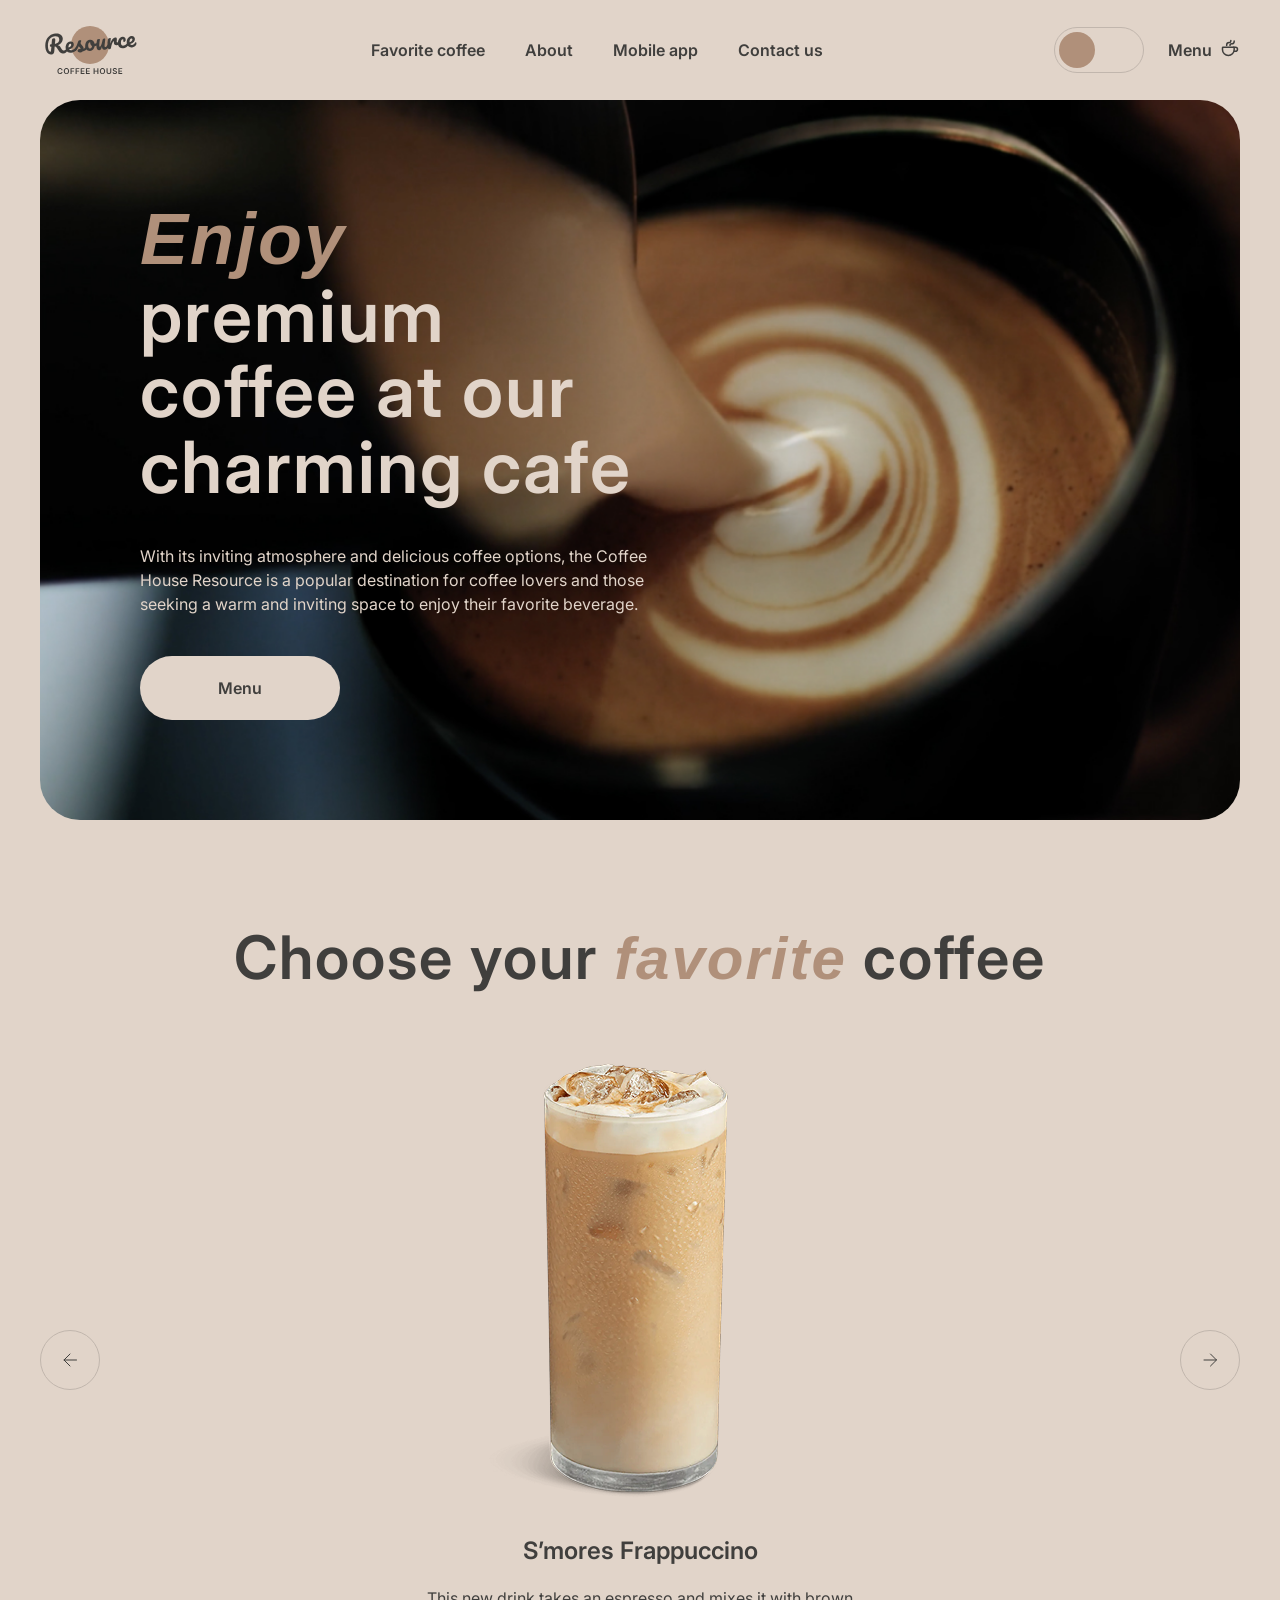
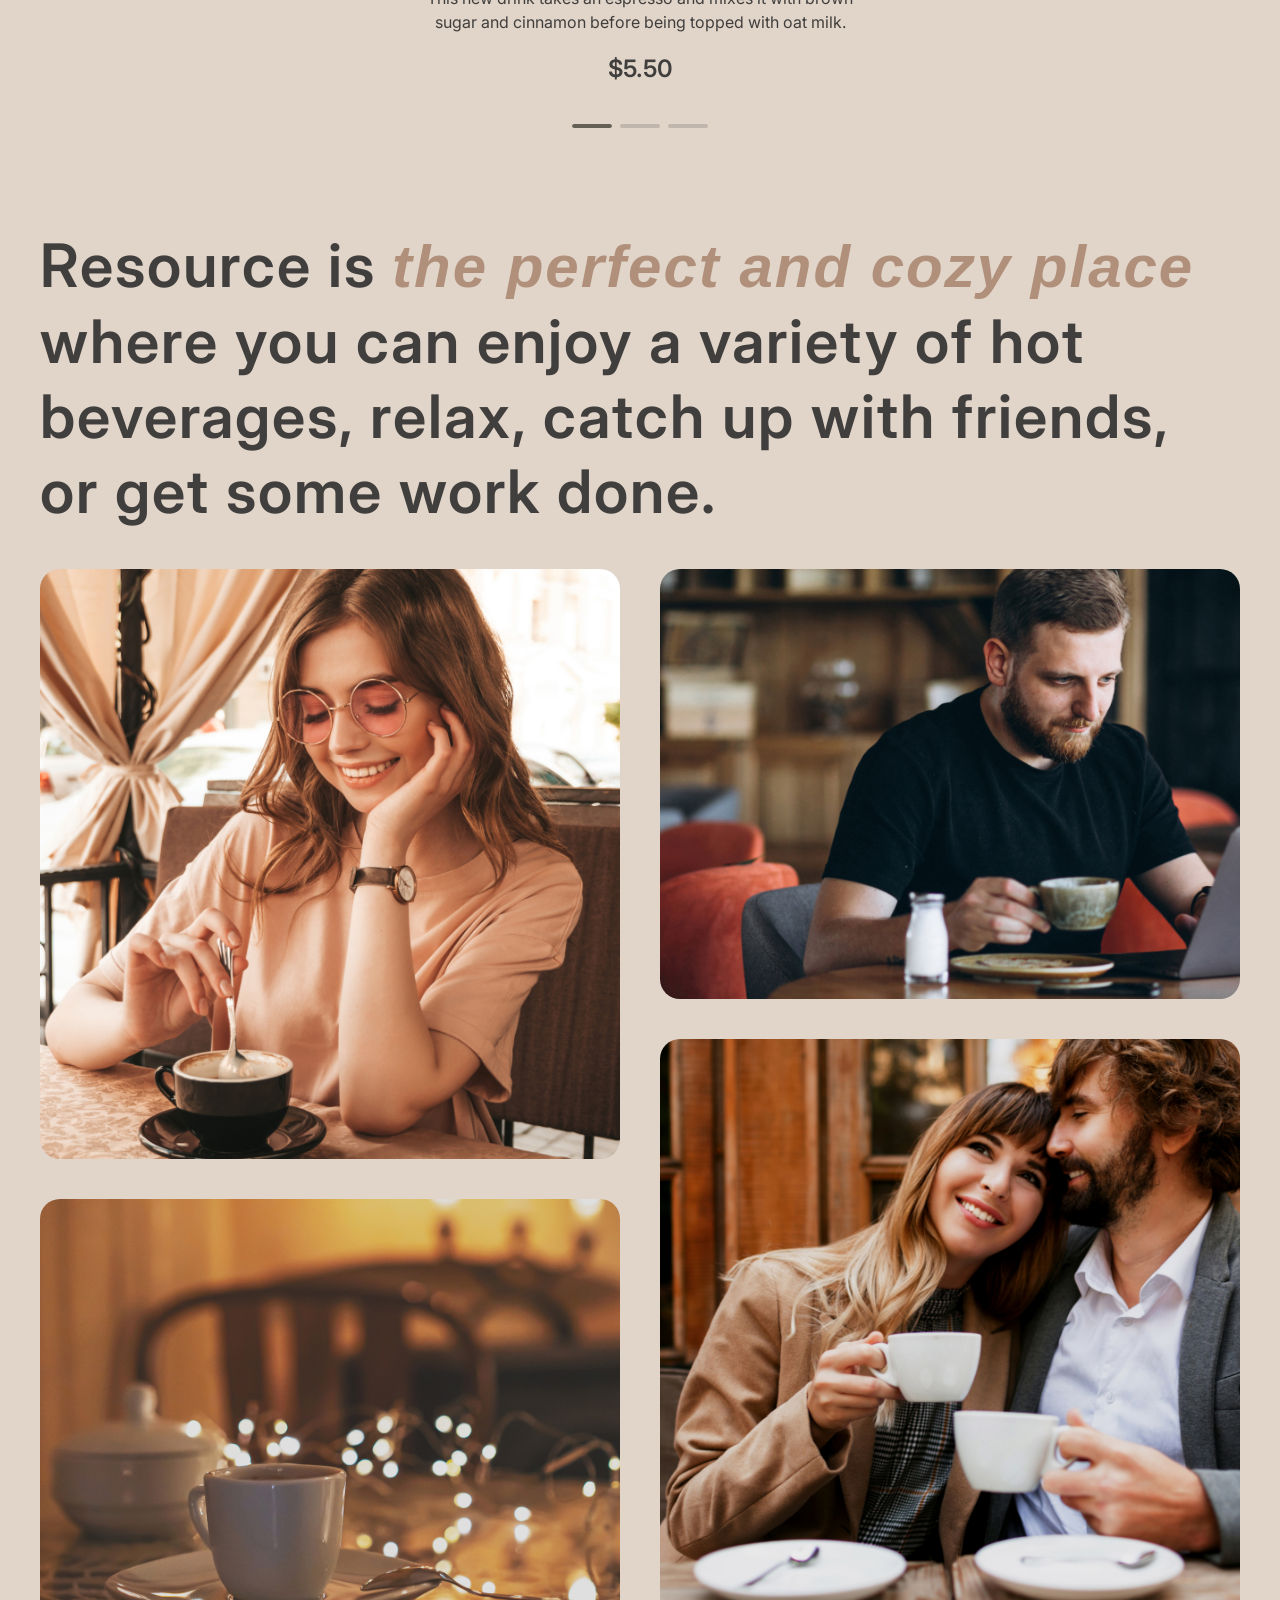
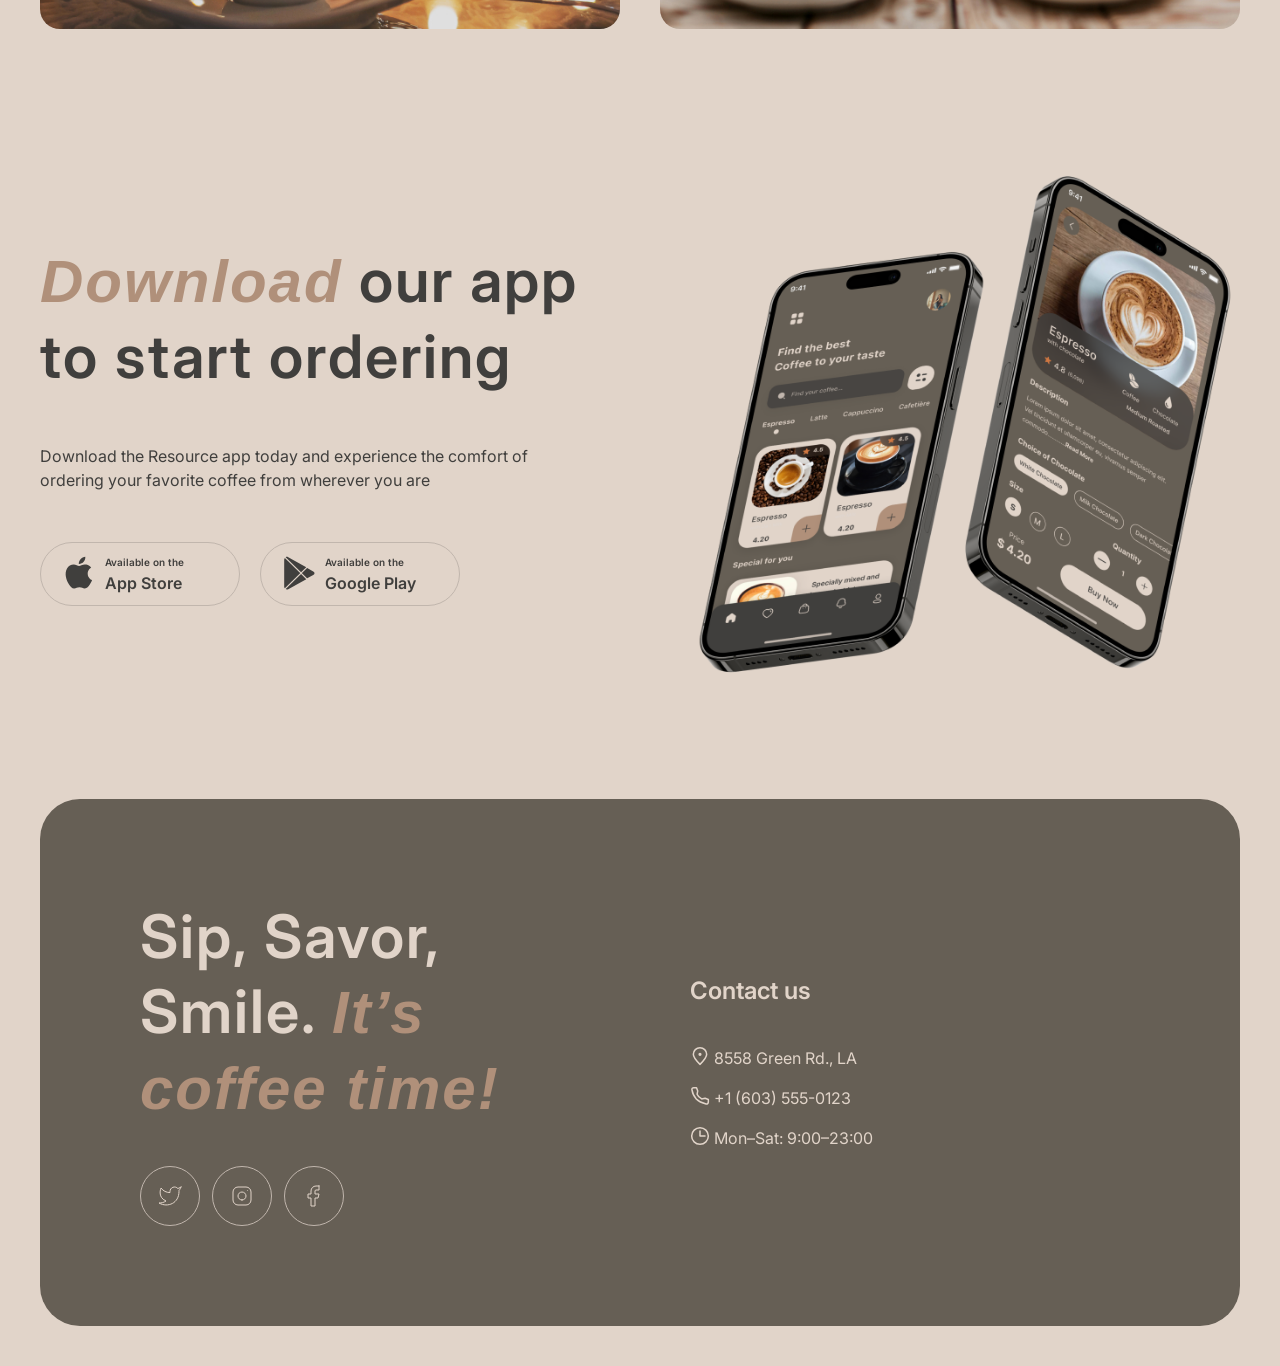
==== commit 7bb8b3e0: "feat: add theme toggle" ====
--- a/index.html
+++ b/index.html
@@ -1,5 +1,5 @@
 <!DOCTYPE html>
-<html lang="en">
+<html lang="en" data-theme="light">
 <head>
   <meta charset="UTF-8">
   <meta name="viewport" content="width=device-width, initial-scale=1.0">
@@ -12,10 +12,32 @@
   <link rel="icon" type="image/svg+xml" href="src/assets/icons/coffee-cup.svg">
   <link rel="stylesheet" href="src/styles/main.css">
 </head>
-<body class="light-theme">
+<body>
 <header>
   <div class="header__wrapper container">
-    <a href="index.html" class="logo" aria-label="Resource Coffee House — на главную"></a>
+    <a href="index.html" class="logo" aria-label="Resource Coffee House — на главную"><svg class="logo__svg" width="100" height="60" viewBox="0 0 100 60" fill="none" xmlns="http://www.w3.org/2000/svg">
+      <path d="M69 25C69 35.4934 60.4934 44 50 44C39.5066 44 31 35.4934 31 25C31 14.5066 39.5066 6 50 6C60.4934 6 69 14.5066 69 25Z" fill="var(--logo-accent)"/>
+      <path d="M95.6784 22.2913C95.8856 22.2732 96.0534 22.3548 96.1817 22.5364C96.326 22.7165 96.4127 22.9739 96.442 23.3086C96.4922 23.8824 96.4 24.3884 96.1652 24.8265C95.7789 25.5509 95.2359 26.1365 94.5362 26.5832C93.8524 27.0285 93.0084 27.295 92.0042 27.3829C90.4741 27.5168 89.2469 27.1664 88.3226 26.3318C87.3969 25.4812 86.8658 24.2749 86.7291 22.7129C86.6329 21.6131 86.7748 20.5727 87.1547 19.5919C87.5333 18.5951 88.1046 17.7822 88.8687 17.1532C89.6487 16.5229 90.5568 16.1623 91.5928 16.0717C92.5173 15.9908 93.2829 16.2049 93.8895 16.714C94.4948 17.2071 94.8386 17.9239 94.9209 18.8643C95.0171 19.9641 94.7016 20.9473 93.9743 21.814C93.2617 22.6633 91.9772 23.4021 90.1208 24.0303C90.5675 24.73 91.2451 25.0401 92.1537 24.9606C92.8072 24.9035 93.3279 24.7053 93.7158 24.3662C94.1197 24.0257 94.5692 23.4725 95.0643 22.7064C95.2346 22.4506 95.4393 22.3122 95.6784 22.2913ZM91.3914 18.4503C90.8016 18.5019 90.3295 18.8885 89.9751 19.6102C89.6365 20.3304 89.5098 21.1767 89.5949 22.149L89.5991 22.1968C90.5199 21.8914 91.2318 21.4918 91.7347 20.9981C92.2376 20.5044 92.4632 19.9626 92.4117 19.3729C92.3852 19.0701 92.2766 18.8386 92.0859 18.6786C91.9098 18.5013 91.6783 18.4252 91.3914 18.4503Z" fill="var(--logo-text)"/>
+      <path d="M83.2976 28.1446C81.7356 28.2813 80.4779 27.9497 79.5245 27.1497C78.5857 26.3324 78.0529 25.1985 77.926 23.7481C77.813 22.457 77.969 21.303 78.394 20.2861C78.819 19.2692 79.4149 18.4622 80.1818 17.8651C80.9487 17.268 81.7784 16.9304 82.671 16.8523C83.5477 16.7756 84.2481 16.9793 84.7723 17.4635C85.311 17.9303 85.6159 18.5702 85.6871 19.383C85.7456 20.0525 85.6437 20.6316 85.3813 21.1203C85.1348 21.6076 84.7725 21.8722 84.2944 21.9141C83.9915 21.9406 83.7382 21.8904 83.5344 21.7637C83.3465 21.6356 83.2414 21.444 83.2191 21.189C83.2093 21.0774 83.2141 20.9485 83.2334 20.8023C83.2527 20.6561 83.2676 20.5504 83.278 20.4852C83.3367 20.2392 83.357 20.0125 83.3389 19.8053C83.3208 19.5981 83.2511 19.4436 83.1297 19.3418C83.0243 19.2386 82.876 19.1953 82.6847 19.2121C82.3181 19.2441 81.9901 19.4415 81.7006 19.8041C81.4097 20.1508 81.193 20.6114 81.0506 21.186C80.9081 21.7606 80.8661 22.3826 80.9247 23.0521C81.0865 24.901 81.9723 25.7551 83.5821 25.6142C84.2356 25.557 84.9181 25.2805 85.6296 24.7846C86.3556 24.2714 87.0469 23.5444 87.7034 22.6036C87.8752 22.3637 88.0806 22.2333 88.3197 22.2124C88.5269 22.1942 88.6946 22.2759 88.8229 22.4574C88.9672 22.6375 89.054 22.895 89.0832 23.2297C89.1362 23.8354 89.028 24.3427 88.7587 24.7518C88.0904 25.7418 87.2526 26.5378 86.2452 27.1399C85.2524 27.7247 84.2699 28.0596 83.2976 28.1446Z" fill="var(--logo-text)"/>
+      <path d="M69.548 29.3476C68.9423 29.4006 68.4841 29.1195 68.1733 28.5042C67.8784 27.8876 67.6696 26.8779 67.5469 25.4753C67.3656 23.4032 67.4882 21.4089 67.9148 19.4924C68.0179 19.0177 68.2197 18.6627 68.5203 18.4276C68.8355 18.1752 69.288 18.0232 69.8778 17.9716C70.1965 17.9437 70.4232 17.964 70.5577 18.0326C70.6921 18.1011 70.7692 18.2469 70.7887 18.4701C70.811 18.7251 70.7416 19.3094 70.5806 20.2229C70.477 20.8744 70.3983 21.4434 70.3445 21.93C70.2907 22.4165 70.2626 23.0132 70.2602 23.7201C70.6663 22.3033 71.1584 21.136 71.7366 20.2181C72.3148 19.3002 72.8987 18.6308 73.4883 18.2098C74.0938 17.7874 74.6595 17.5532 75.1855 17.5072C76.2215 17.4166 76.7849 17.8893 76.8755 18.9253C76.8936 19.1325 76.8658 19.6409 76.7921 20.4504C76.7204 21.0991 76.6915 21.5032 76.7054 21.6626C76.7542 22.2204 76.9779 22.4819 77.3764 22.4471C77.8227 22.408 78.3658 22.0072 79.0057 21.2445C79.1948 21.0191 79.4009 20.8967 79.6241 20.8772C79.8313 20.8591 79.9991 20.9408 80.1274 21.1223C80.2702 21.2864 80.3549 21.5199 80.3814 21.8228C80.433 22.4125 80.314 22.8887 80.0245 23.2513C79.6187 23.7526 79.1275 24.1971 78.5511 24.5848C77.9893 24.9552 77.3736 25.1697 76.7042 25.2282C75.8594 25.3021 75.1951 25.1434 74.7111 24.7521C74.2431 24.3594 73.977 23.7965 73.9129 23.0633C73.892 22.8242 73.895 22.583 73.9219 22.3397C73.9258 22.0182 73.923 21.8016 73.9132 21.69C73.8909 21.435 73.7921 21.3151 73.6167 21.3305C73.3777 21.3514 73.0826 21.6503 72.7315 22.2271C72.395 22.7865 72.0738 23.5213 71.768 24.4314C71.4621 25.3415 71.2322 26.2932 71.0782 27.2864C70.9684 28.0509 70.8058 28.5791 70.5904 28.8709C70.3896 29.1455 70.0421 29.3044 69.548 29.3476Z" fill="var(--logo-text)"/>
+      <path d="M59.2452 30.2488C58.5279 30.3116 57.9096 30.0364 57.3902 29.4233C56.8853 28.7929 56.5897 27.9836 56.5032 26.9954C56.3986 25.8 56.3828 24.7012 56.4557 23.699C56.5273 22.6809 56.6975 21.5979 56.9665 20.4501C57.0841 19.958 57.2772 19.5958 57.546 19.3635C57.8148 19.1312 58.26 18.9878 58.8816 18.9334C59.2323 18.9028 59.4762 18.9376 59.6135 19.038C59.7667 19.1371 59.8531 19.2981 59.8726 19.5213C59.8838 19.6488 59.8337 20.0868 59.7226 20.8354C59.6148 21.4391 59.534 21.9842 59.4802 22.4707C59.3078 24.1722 59.246 25.3019 59.2948 25.8598C59.3241 26.1945 59.3849 26.4301 59.4771 26.5666C59.568 26.6871 59.7011 26.7397 59.8764 26.7244C60.1155 26.7035 60.3895 26.4386 60.6983 25.9297C61.023 25.4195 61.3421 24.6608 61.6555 23.6536C61.9849 22.6451 62.2788 21.4148 62.5372 19.9627C62.6229 19.4734 62.7842 19.114 63.0211 18.8845C63.2739 18.6535 63.6633 18.5151 64.1893 18.4691C64.5559 18.437 64.8151 18.4625 64.967 18.5456C65.1174 18.6127 65.203 18.7658 65.224 19.0049C65.2588 19.4034 65.1551 20.5127 64.9128 22.3327C64.645 24.412 64.532 25.6907 64.5739 26.1688C64.6004 26.4717 64.685 26.7052 64.8279 26.8694C64.9693 27.0176 65.1437 27.0827 65.3509 27.0645C65.6697 27.0366 66.0275 26.8126 66.4244 26.3924C66.8358 25.9549 67.3698 25.2657 68.0263 24.3249C68.198 24.0851 68.4035 23.9547 68.6425 23.9337C68.8498 23.9156 69.0175 23.9973 69.1458 24.1788C69.2901 24.3589 69.3768 24.6163 69.4061 24.9511C69.4619 25.5886 69.3537 26.096 69.0815 26.4731C68.4701 27.3779 67.7896 28.1361 67.04 28.7477C66.3064 29.358 65.4375 29.707 64.4334 29.7949C63.6683 29.8618 63.0766 29.6165 62.6585 29.0588C62.2562 28.4997 62.0084 27.6862 61.9149 26.6183C61.7388 27.7259 61.4055 28.5982 60.9152 29.2354C60.4235 29.8566 59.8668 30.1944 59.2452 30.2488Z" fill="var(--logo-text)"/>
+      <path d="M57.5606 22.8796C57.7678 22.8614 57.9362 22.9511 58.0659 23.1485C58.1956 23.346 58.2744 23.6041 58.3023 23.9229C58.3692 24.688 58.1779 25.1625 57.7282 25.3463C56.8011 25.7647 55.7659 26.048 54.6225 26.1963C54.4367 27.5616 53.9332 28.6898 53.1117 29.5808C52.2888 30.4559 51.3115 30.9429 50.1799 31.0419C49.2235 31.1256 48.3824 30.9663 47.6566 30.564C46.9467 30.1603 46.383 29.5913 45.9654 28.8569C45.5478 28.1225 45.3 27.309 45.2219 26.4164C45.1159 25.205 45.2529 24.1089 45.6328 23.1281C46.0114 22.1313 46.5841 21.3343 47.351 20.7372C48.1165 20.1242 48.9933 19.7744 49.9816 19.688C51.1929 19.582 52.2022 19.9193 53.0093 20.6999C53.8309 21.4632 54.3592 22.453 54.5941 23.6691C55.339 23.5558 56.2177 23.3183 57.23 22.9567C57.3547 22.9136 57.4649 22.8879 57.5606 22.8796ZM50.1494 28.4908C50.6595 28.4462 51.0797 28.2007 51.41 27.7542C51.7563 27.3063 51.959 26.6863 52.0182 25.8941C51.4948 25.6026 51.0739 25.1977 50.7555 24.6795C50.4531 24.1599 50.2754 23.5972 50.2224 22.9916C50.2001 22.7365 50.2017 22.4794 50.2272 22.2202L50.1076 22.2307C49.4701 22.2864 48.9633 22.644 48.5873 23.3032C48.2259 23.9452 48.094 24.824 48.1916 25.9398C48.2683 26.8164 48.4942 27.4712 48.8694 27.9042C49.2605 28.3357 49.6872 28.5313 50.1494 28.4908Z" fill="var(--logo-text)"/>
+      <path d="M40.3093 32.4354C39.4805 32.508 38.8262 32.3725 38.3464 32.029C37.8826 31.6841 37.6298 31.2726 37.5879 30.7944C37.5517 30.38 37.6717 30.0081 37.9481 29.6787C38.2244 29.3494 38.6575 29.1589 39.2472 29.1073C39.4544 29.0892 39.6956 29.0922 39.9708 29.1163C40.2604 29.1231 40.4777 29.1282 40.6226 29.1316C40.5704 28.7185 40.4406 28.3364 40.2332 27.9851C40.0417 27.6325 39.8038 27.3 39.5195 26.9876C39.2338 26.6592 38.9682 26.3773 38.7228 26.1418C38.3109 27.1254 37.8851 27.9497 37.4454 28.6145C37.0216 29.278 36.5472 29.9137 36.0222 30.5218C35.7604 30.8338 35.4701 31.0038 35.1513 31.0316C34.8963 31.054 34.6814 30.9844 34.5067 30.823C34.3306 30.6457 34.2307 30.4216 34.207 30.1506C34.1791 29.8318 34.2648 29.5272 34.4643 29.2367L34.7416 28.827C35.5235 27.6664 36.1068 26.7159 36.4918 25.9756C36.7223 25.4896 36.9874 24.8481 37.2871 24.0509C37.5853 23.2379 37.8735 22.4016 38.1517 21.542C38.3932 20.8142 38.9921 20.4085 39.9484 20.3248C40.3947 20.2858 40.709 20.2984 40.8913 20.3628C41.0736 20.4271 41.1725 20.547 41.1878 20.7223C41.1962 20.8179 41.1775 20.9722 41.1319 21.1849C41.0863 21.3977 41.0167 21.6126 40.9233 21.8296C40.6866 22.4285 40.5857 22.9272 40.6205 23.3257C40.6415 23.5647 40.7442 23.8208 40.9286 24.0937C41.1291 24.3653 41.4235 24.7009 41.8118 25.1006C42.3804 25.7254 42.8131 26.2657 43.11 26.7216C43.4214 27.1601 43.6015 27.6583 43.6503 28.2162C43.6642 28.3756 43.6678 28.6001 43.6611 28.8898C44.4156 28.5187 45.2617 27.6335 46.1993 26.2345C46.371 25.9946 46.5765 25.8642 46.8155 25.8433C47.0227 25.8252 47.1905 25.9069 47.3188 26.0884C47.4631 26.2685 47.5498 26.5259 47.5791 26.8606C47.6321 27.4663 47.5239 27.9737 47.2545 28.3827C46.544 29.4407 45.8382 30.185 45.1371 30.6158C44.4505 31.0292 43.5747 31.2985 42.5095 31.4238C41.9194 32.0215 41.186 32.3587 40.3093 32.4354Z" fill="var(--logo-text)"/>
+      <path d="M36.6171 26.7357C36.8243 26.7175 36.9921 26.7992 37.1204 26.9807C37.2646 27.1608 37.3514 27.4183 37.3807 27.753C37.4365 28.3905 37.3283 28.8979 37.0561 29.2751C36.5291 30.0439 35.7502 30.7786 34.7193 31.4791C33.7044 32.1782 32.5833 32.5815 31.3559 32.6888C29.6823 32.8353 28.3436 32.4947 27.3396 31.667C26.3356 30.8394 25.7646 29.6365 25.6266 28.0586C25.5304 26.9588 25.6722 25.9185 26.0522 24.9376C26.4308 23.9408 27.0021 23.1279 27.7662 22.4989C28.5462 21.8686 29.4542 21.508 30.4903 21.4174C31.4147 21.3365 32.1803 21.5506 32.787 22.0597C33.3923 22.5528 33.7361 23.2696 33.8183 24.21C33.9145 25.3098 33.599 26.293 32.8718 27.1597C32.1591 28.009 30.8826 28.7471 29.0422 29.3739C29.5048 30.0722 30.294 30.3726 31.4098 30.275C32.127 30.2122 32.9183 29.894 33.7836 29.3204C34.6634 28.7295 35.4025 27.9983 36.0009 27.1269C36.1726 26.887 36.378 26.7566 36.6171 26.7357ZM30.2888 23.796C29.6991 23.8476 29.227 24.2342 28.8725 24.9559C28.534 25.6761 28.4073 26.5224 28.4923 27.4947L28.4965 27.5425C29.4174 27.2371 30.1293 26.8375 30.6322 26.3438C31.1351 25.8501 31.3607 25.3083 31.3091 24.7186C31.2826 24.4158 31.174 24.1843 30.9834 24.0243C30.8072 23.847 30.5757 23.7709 30.2888 23.796Z" fill="var(--logo-text)"/>
+      <path d="M27.6906 27.5167C27.8978 27.4986 28.0656 27.5803 28.1939 27.7618C28.3382 27.9419 28.4249 28.1993 28.4542 28.5341C28.5086 29.1557 28.4004 29.6631 28.1296 30.0561C27.4454 31.0476 26.7351 31.8324 25.9987 32.4108C25.261 32.9733 24.3581 33.3012 23.2902 33.3946C22.2541 33.4853 21.3451 33.2837 20.5631 32.79C19.797 32.2949 19.028 31.3985 18.256 30.1009C17.6351 29.063 17.151 28.3023 16.8035 27.8188C16.4547 27.3193 16.119 26.9712 15.7967 26.7745C15.4903 26.5765 15.1198 26.4724 14.6852 26.4622C14.6508 26.8025 14.5595 27.8705 14.4114 29.6663C14.3537 30.4744 14.3165 30.9675 14.3 31.1456C14.2256 32.1319 13.9724 32.9089 13.5402 33.4767C13.1067 34.0286 12.4038 34.3471 11.4315 34.4321C10.3636 34.5256 9.38799 34.2977 8.50477 33.7486C7.63609 33.1822 6.9298 32.3606 6.38589 31.2839C5.84059 30.1913 5.50518 28.9277 5.37968 27.4932C5.1454 24.8154 5.40544 22.4638 6.15978 20.4383C6.93006 18.4115 8.10738 16.8148 9.69174 15.6483C11.2906 14.4644 13.1899 13.7763 15.3895 13.5838C16.9196 13.45 18.223 13.5688 19.2994 13.9404C20.3759 14.312 21.1968 14.8826 21.762 15.6523C22.3432 16.4206 22.6784 17.3148 22.7676 18.3349C22.8457 19.2275 22.7073 20.1229 22.3522 21.0213C22.0117 21.9023 21.4476 22.7066 20.66 23.434C19.8724 24.1614 18.8869 24.7375 17.7034 25.1622C18.4866 25.3025 19.1057 25.5856 19.5605 26.0116C20.0154 26.4376 20.4891 27.0787 20.9816 27.9351C21.5115 28.8524 22.0112 29.5153 22.4806 29.924C22.966 30.3312 23.4955 30.5098 24.0693 30.4596C24.5794 30.4149 25.0509 30.205 25.4838 29.8299C25.9154 29.4388 26.4456 28.7981 27.0744 27.9079C27.2461 27.6681 27.4515 27.5377 27.6906 27.5167ZM11.3837 26.727C10.8418 26.7744 10.4561 26.6797 10.2266 26.4428C10.013 26.2045 9.89225 25.9259 9.86436 25.6071C9.8309 25.2246 9.92394 24.9113 10.1435 24.6672C10.379 24.4218 10.6562 24.2851 10.9749 24.2572L11.5727 24.2049C11.691 22.6206 11.8123 21.2528 11.9364 20.1016C12.053 19.0474 12.6771 18.4708 13.8088 18.3718C14.7173 18.2923 15.2071 18.659 15.2782 19.4719C15.2936 19.6473 15.2975 19.7835 15.2899 19.8805L14.9199 23.9121C15.7764 23.789 16.5393 23.5134 17.2085 23.0855C17.8937 22.6561 18.4149 22.0966 18.7722 21.4068C19.1454 20.7156 19.2957 19.9556 19.2232 19.1268C19.1353 18.1226 18.7236 17.3636 17.988 16.8498C17.2524 16.3359 16.2232 16.1369 14.9002 16.2526C13.3382 16.3893 12.0016 16.8997 10.8904 17.7839C9.79381 18.6508 8.98568 19.8779 8.46605 21.4653C7.94503 23.0366 7.78003 24.9142 7.97108 27.0978C8.06033 28.1179 8.24063 28.9855 8.51198 29.7006C8.78334 30.4157 9.08648 30.9432 9.42139 31.2834C9.75631 31.6235 10.0592 31.7817 10.3302 31.7579C10.5374 31.7398 10.6957 31.6216 10.8051 31.4032C10.9304 31.1834 11.0127 30.839 11.052 30.3698L11.3837 26.727Z" fill="var(--logo-text)"/>
+      <path d="M78.4033 54.0001V48.1819H82.1874V49.0654H79.4573V50.645H81.9914V51.5285H79.4573V53.1165H82.2101V54.0001H78.4033Z" fill="var(--logo-text)"/>
+      <path d="M75.9698 49.7813C75.9433 49.5332 75.8316 49.34 75.6346 49.2017C75.4395 49.0635 75.1857 48.9943 74.8732 48.9943C74.6535 48.9943 74.4651 49.0275 74.3079 49.0938C74.1507 49.1601 74.0304 49.25 73.9471 49.3637C73.8638 49.4773 73.8211 49.607 73.8192 49.7529C73.8192 49.8741 73.8467 49.9792 73.9016 50.0682C73.9585 50.1572 74.0352 50.233 74.1317 50.2955C74.2283 50.3561 74.3353 50.4072 74.4528 50.4489C74.5702 50.4906 74.6886 50.5256 74.8079 50.554L75.3533 50.6904C75.573 50.7415 75.7842 50.8106 75.9869 50.8977C76.1914 50.9849 76.3742 51.0947 76.5352 51.2273C76.698 51.3599 76.8268 51.5199 76.9215 51.7074C77.0162 51.8949 77.0636 52.1146 77.0636 52.3665C77.0636 52.7074 76.9764 53.0076 76.8022 53.2671C76.628 53.5246 76.3761 53.7263 76.0465 53.8722C75.7189 54.0161 75.3221 54.0881 74.8562 54.0881C74.4035 54.0881 74.0105 54.018 73.6772 53.8779C73.3458 53.7377 73.0863 53.5332 72.8988 53.2642C72.7132 52.9953 72.6128 52.6676 72.5977 52.2813H73.6346C73.6497 52.4839 73.7122 52.6525 73.8221 52.787C73.9319 52.9214 74.0749 53.0218 74.2511 53.0881C74.4291 53.1544 74.628 53.1875 74.8477 53.1875C75.0768 53.1875 75.2776 53.1534 75.4499 53.0852C75.6242 53.0152 75.7605 52.9186 75.859 52.7955C75.9575 52.6705 76.0077 52.5246 76.0096 52.358C76.0077 52.2065 75.9632 52.0815 75.8761 51.983C75.7889 51.8826 75.6668 51.7993 75.5096 51.733C75.3543 51.6648 75.1725 51.6042 74.9641 51.5512L74.3022 51.3807C73.823 51.2576 73.4442 51.071 73.1658 50.821C72.8893 50.5692 72.7511 50.2349 72.7511 49.8182C72.7511 49.4754 72.8439 49.1752 73.0295 48.9176C73.217 48.6601 73.4717 48.4602 73.7937 48.3182C74.1156 48.1743 74.4802 48.1023 74.8874 48.1023C75.3003 48.1023 75.6621 48.1743 75.9727 48.3182C76.2852 48.4602 76.5304 48.6582 76.7085 48.912C76.8865 49.1638 76.9783 49.4536 76.984 49.7813H75.9698Z" fill="var(--logo-text)"/>
+      <path d="M70.2086 48.1819H71.2626V51.983C71.2626 52.3997 71.1641 52.7662 70.9672 53.0825C70.7721 53.3987 70.4975 53.6459 70.1433 53.8239C69.7891 54.0001 69.3753 54.0881 68.9018 54.0881C68.4264 54.0881 68.0117 54.0001 67.6575 53.8239C67.3033 53.6459 67.0287 53.3987 66.8336 53.0825C66.6386 52.7662 66.541 52.3997 66.541 51.983V48.1819H67.595V51.895C67.595 52.1374 67.648 52.3533 67.7541 52.5427C67.862 52.7321 68.0136 52.8807 68.2086 52.9887C68.4037 53.0948 68.6348 53.1478 68.9018 53.1478C69.1689 53.1478 69.3999 53.0948 69.595 52.9887C69.792 52.8807 69.9435 52.7321 70.0495 52.5427C70.1556 52.3533 70.2086 52.1374 70.2086 51.895V48.1819Z" fill="var(--logo-text)"/>
+      <path d="M65.1444 51.0909C65.1444 51.7178 65.027 52.2548 64.7922 52.7017C64.5592 53.1468 64.241 53.4877 63.8376 53.7245C63.4361 53.9612 62.9806 54.0796 62.4711 54.0796C61.9617 54.0796 61.5052 53.9612 61.1018 53.7245C60.7003 53.4858 60.3821 53.144 60.1473 52.6989C59.9143 52.2519 59.7979 51.7159 59.7979 51.0909C59.7979 50.464 59.9143 49.9281 60.1473 49.483C60.3821 49.036 60.7003 48.6942 61.1018 48.4574C61.5052 48.2207 61.9617 48.1023 62.4711 48.1023C62.9806 48.1023 63.4361 48.2207 63.8376 48.4574C64.241 48.6942 64.5592 49.036 64.7922 49.483C65.027 49.9281 65.1444 50.464 65.1444 51.0909ZM64.0848 51.0909C64.0848 50.6496 64.0157 50.2775 63.8774 49.9745C63.741 49.6695 63.5516 49.4394 63.3092 49.2841C63.0668 49.1269 62.7874 49.0483 62.4711 49.0483C62.1549 49.0483 61.8755 49.1269 61.6331 49.2841C61.3907 49.4394 61.2003 49.6695 61.0621 49.9745C60.9257 50.2775 60.8575 50.6496 60.8575 51.0909C60.8575 51.5322 60.9257 51.9053 61.0621 52.2102C61.2003 52.5133 61.3907 52.7434 61.6331 52.9006C61.8755 53.0559 62.1549 53.1335 62.4711 53.1335C62.7874 53.1335 63.0668 53.0559 63.3092 52.9006C63.5516 52.7434 63.741 52.5133 63.8774 52.2102C64.0157 51.9053 64.0848 51.5322 64.0848 51.0909Z" fill="var(--logo-text)"/>
+      <path d="M53.5918 54.0001V48.1819H54.6458V50.645H57.3418V48.1819H58.3986V54.0001H57.3418V51.5285H54.6458V54.0001H53.5918Z" fill="var(--logo-text)"/>
+      <path d="M45.9482 54.0001V48.1819H49.7323V49.0654H47.0022V50.645H49.5363V51.5285H47.0022V53.1165H49.7551V54.0001H45.9482Z" fill="var(--logo-text)"/>
+      <path d="M40.6895 54.0001V48.1819H44.4735V49.0654H41.7434V50.645H44.2775V51.5285H41.7434V53.1165H44.4963V54.0001H40.6895Z" fill="var(--logo-text)"/>
+      <path d="M35.6016 54.0001V48.1819H39.3288V49.0654H36.6555V50.645H39.0732V51.5285H36.6555V54.0001H35.6016Z" fill="var(--logo-text)"/>
+      <path d="M30.5137 54.0001V48.1819H34.2409V49.0654H31.5676V50.645H33.9853V51.5285H31.5676V54.0001H30.5137Z" fill="var(--logo-text)"/>
+      <path d="M29.1181 51.0909C29.1181 51.7178 29.0007 52.2548 28.7658 52.7017C28.5328 53.1468 28.2147 53.4877 27.8113 53.7245C27.4097 53.9612 26.9542 54.0796 26.4448 54.0796C25.9353 54.0796 25.4789 53.9612 25.0755 53.7245C24.6739 53.4858 24.3558 53.144 24.1209 52.6989C23.888 52.2519 23.7715 51.7159 23.7715 51.0909C23.7715 50.464 23.888 49.9281 24.1209 49.483C24.3558 49.036 24.6739 48.6942 25.0755 48.4574C25.4789 48.2207 25.9353 48.1023 26.4448 48.1023C26.9542 48.1023 27.4097 48.2207 27.8113 48.4574C28.2147 48.6942 28.5328 49.036 28.7658 49.483C29.0007 49.9281 29.1181 50.464 29.1181 51.0909ZM28.0584 51.0909C28.0584 50.6496 27.9893 50.2775 27.851 49.9745C27.7147 49.6695 27.5253 49.4394 27.2828 49.2841C27.0404 49.1269 26.7611 49.0483 26.4448 49.0483C26.1285 49.0483 25.8491 49.1269 25.6067 49.2841C25.3643 49.4394 25.1739 49.6695 25.0357 49.9745C24.8993 50.2775 24.8311 50.6496 24.8311 51.0909C24.8311 51.5322 24.8993 51.9053 25.0357 52.2102C25.1739 52.5133 25.3643 52.7434 25.6067 52.9006C25.8491 53.0559 26.1285 53.1335 26.4448 53.1335C26.7611 53.1335 27.0404 53.0559 27.2828 52.9006C27.5253 52.7434 27.7147 52.5133 27.851 52.2102C27.9893 51.9053 28.0584 51.5322 28.0584 51.0909Z" fill="var(--logo-text)"/>
+      <path d="M22.5536 50.1449H21.4911C21.4608 49.9707 21.4049 49.8163 21.3235 49.6818C21.2421 49.5455 21.1407 49.4299 21.0195 49.3352C20.8983 49.2406 20.7601 49.1695 20.6048 49.1222C20.4513 49.0729 20.2856 49.0483 20.1076 49.0483C19.7913 49.0483 19.511 49.1279 19.2667 49.287C19.0224 49.4442 18.8311 49.6752 18.6928 49.9801C18.5546 50.2832 18.4854 50.6534 18.4854 51.0909C18.4854 51.536 18.5546 51.911 18.6928 52.2159C18.833 52.519 19.0243 52.7481 19.2667 52.9034C19.511 53.0568 19.7904 53.1335 20.1048 53.1335C20.279 53.1335 20.4419 53.1108 20.5934 53.0654C20.7468 53.018 20.8841 52.9489 21.0053 52.858C21.1284 52.7671 21.2317 52.6553 21.315 52.5227C21.4002 52.3902 21.4589 52.2387 21.4911 52.0682L22.5536 52.0739C22.5138 52.3504 22.4277 52.6099 22.2951 52.8523C22.1644 53.0947 21.993 53.3087 21.7809 53.4943C21.5688 53.6781 21.3207 53.822 21.0366 53.9262C20.7525 54.0284 20.4371 54.0796 20.0906 54.0796C19.5792 54.0796 19.1228 53.9612 18.7212 53.7245C18.3197 53.4877 18.0034 53.1459 17.7724 52.6989C17.5413 52.2519 17.4258 51.7159 17.4258 51.0909C17.4258 50.464 17.5423 49.9281 17.7752 49.483C18.0082 49.036 18.3254 48.6942 18.7269 48.4574C19.1284 48.2207 19.583 48.1023 20.0906 48.1023C20.4144 48.1023 20.7156 48.1477 20.994 48.2387C21.2724 48.3296 21.5205 48.4631 21.7383 48.6392C21.9561 48.8135 22.1351 49.0275 22.2752 49.2813C22.4173 49.5332 22.5101 49.821 22.5536 50.1449Z" fill="var(--logo-text)"/>
+    </svg>
+    </a>
     <nav class="nav">
       <ul class="nav__list">
         <li class="nav__item"><a href="#favorite-coffee" class="nav__link link">Favorite coffee</a></li>
@@ -45,7 +67,7 @@
     <section class="hero">
       <video
         class="hero__video"
-        poster="src/assets/img/container.png"
+        poster="src/assets/img/index/container.png"
         autoplay
         muted
         playsinline
@@ -80,7 +102,7 @@
             <ul class="slider__track">
               <li class="slider__slide">
                 <article class="card">
-                  <img src="src/assets/img/slider/coffee-slider-1.png" alt="coffee" class="card__img">
+                  <img src="src/assets/img/index/slider/coffee-slider-1.png" alt="coffee" class="card__img">
                   <p class="card__title">S’mores Frappuccino</p>
                   <p class="card__text text-body">This new drink takes an espresso and mixes it with brown sugar and
                     cinnamon before
@@ -114,16 +136,16 @@
           beverages,
           relax, catch up with friends, or get some work done.</h2>
         <ul class="about__list">
-          <li class="about__item about__item--tall"><img src="src/assets/img/about/about-1.jpg"
+          <li class="about__item about__item--tall"><img src="src/assets/img/index/about/about-1.jpg"
                                                          alt="woman with cup of coffee"
                                                          class="about__img"></li>
-          <li class="about__item about__item--short"><img src="src/assets/img/about/about-2.jpg"
+          <li class="about__item about__item--short"><img src="src/assets/img/index/about/about-2.jpg"
                                                           alt="man with cup of coffee"
                                                           class="about__img"></li>
-          <li class="about__item about__item--short"><img src="src/assets/img/about/about-3.jpg" alt="cup of coffee"
+          <li class="about__item about__item--short"><img src="src/assets/img/index/about/about-3.jpg" alt="cup of coffee"
                                                           class="about__img">
           </li>
-          <li class="about__item about__item--tall"><img src="src/assets/img/about/about-4.jpg"
+          <li class="about__item about__item--tall"><img src="src/assets/img/index/about/about-4.jpg"
                                                          alt="spouse with cup of coffee"
                                                          class="about__img"></li>
         </ul>
@@ -134,8 +156,7 @@
         <div class="mobile-app__content">
           <h2 class="section__title"><span class="text-accent second-family">Download</span> our app to&nbsp;start ordering</h2>
           <p class="text">Download the Resource app today and experience the comfort of ordering your favorite coffee
-            from
-            wherever you are</p>
+            from wherever you are</p>
           <div class="mobile-app__buttons">
             <a href="https://www.apple.com/app-store/" class="apple button" target="_blank">
               <span class="icon icon--apple" aria-hidden="true"></span>
@@ -149,7 +170,7 @@
             </a>
           </div>
         </div>
-        <img src="src/assets/img/mobile-screens.png" alt="Mobile app" class="mobile-app__img">
+        <img src="src/assets/img/index/mobile-screens.png" alt="Mobile app" class="mobile-app__img">
       </div>
     </section>
   </div>
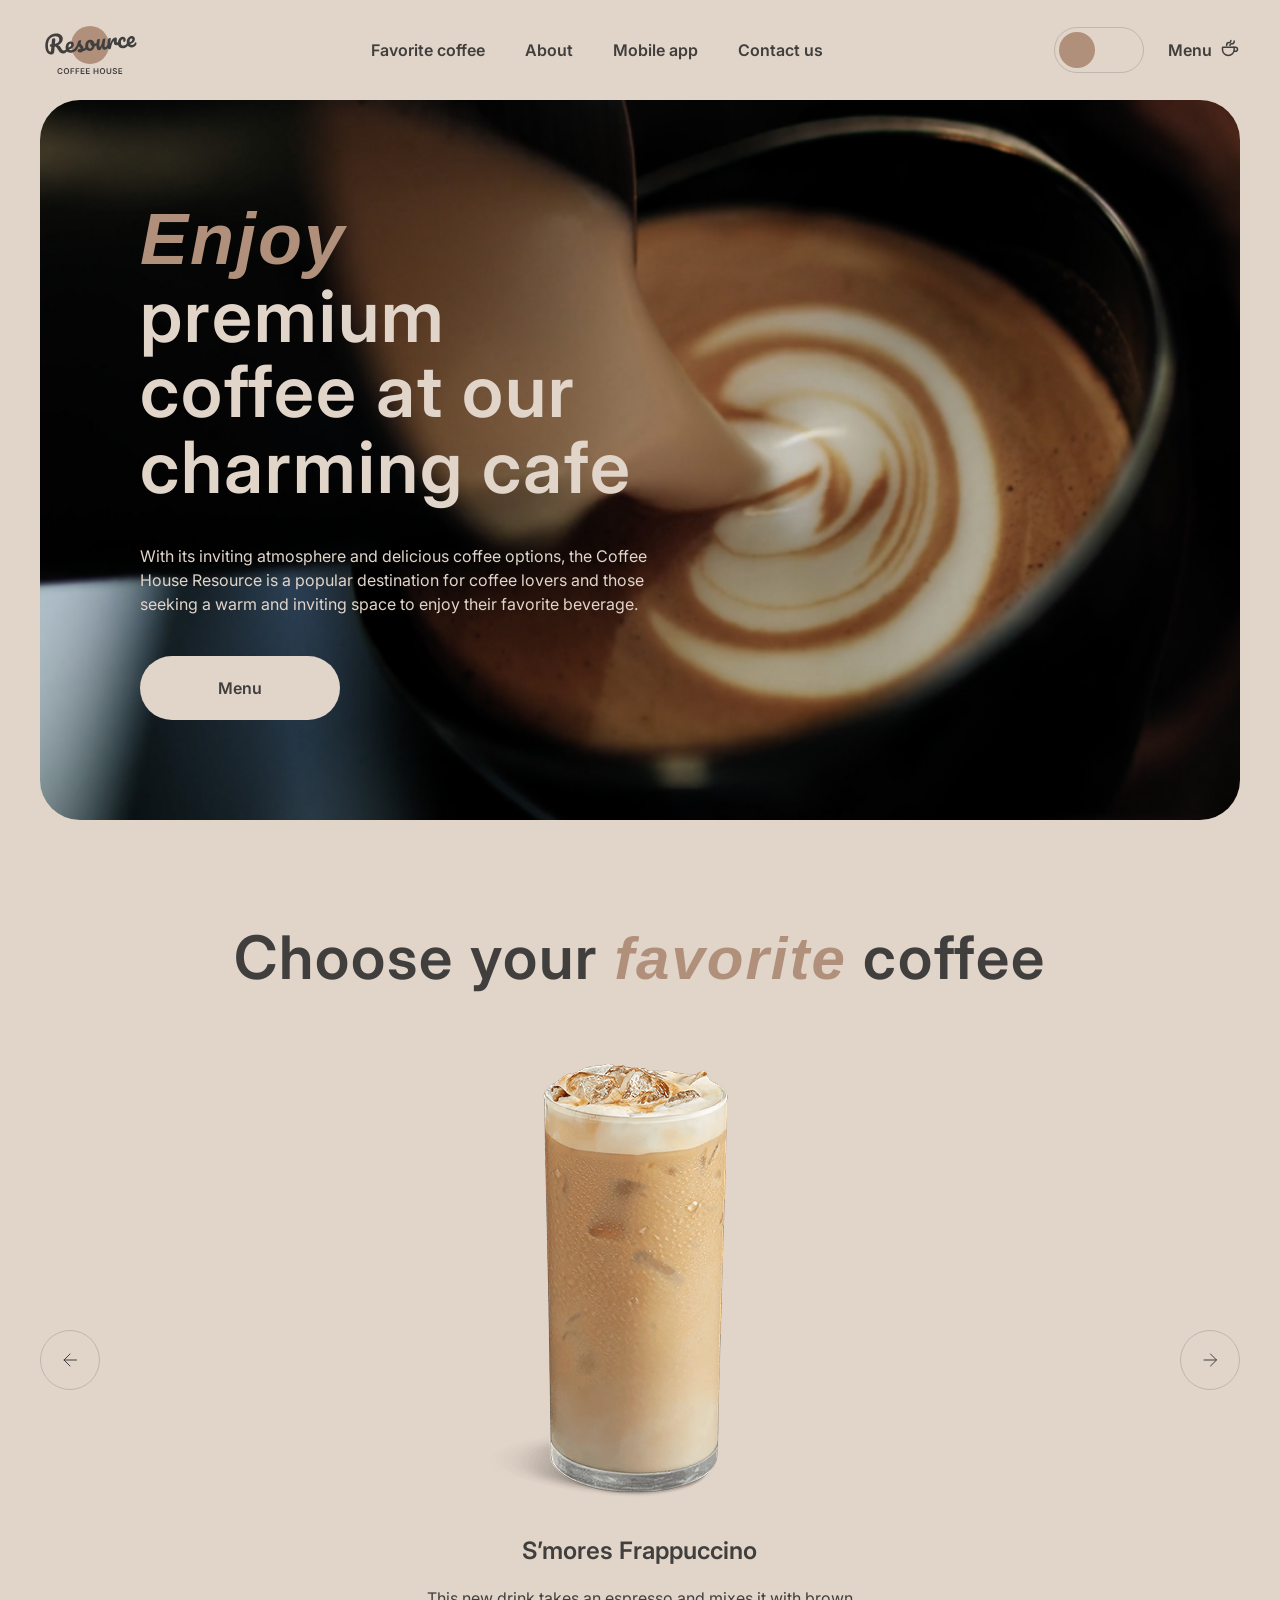
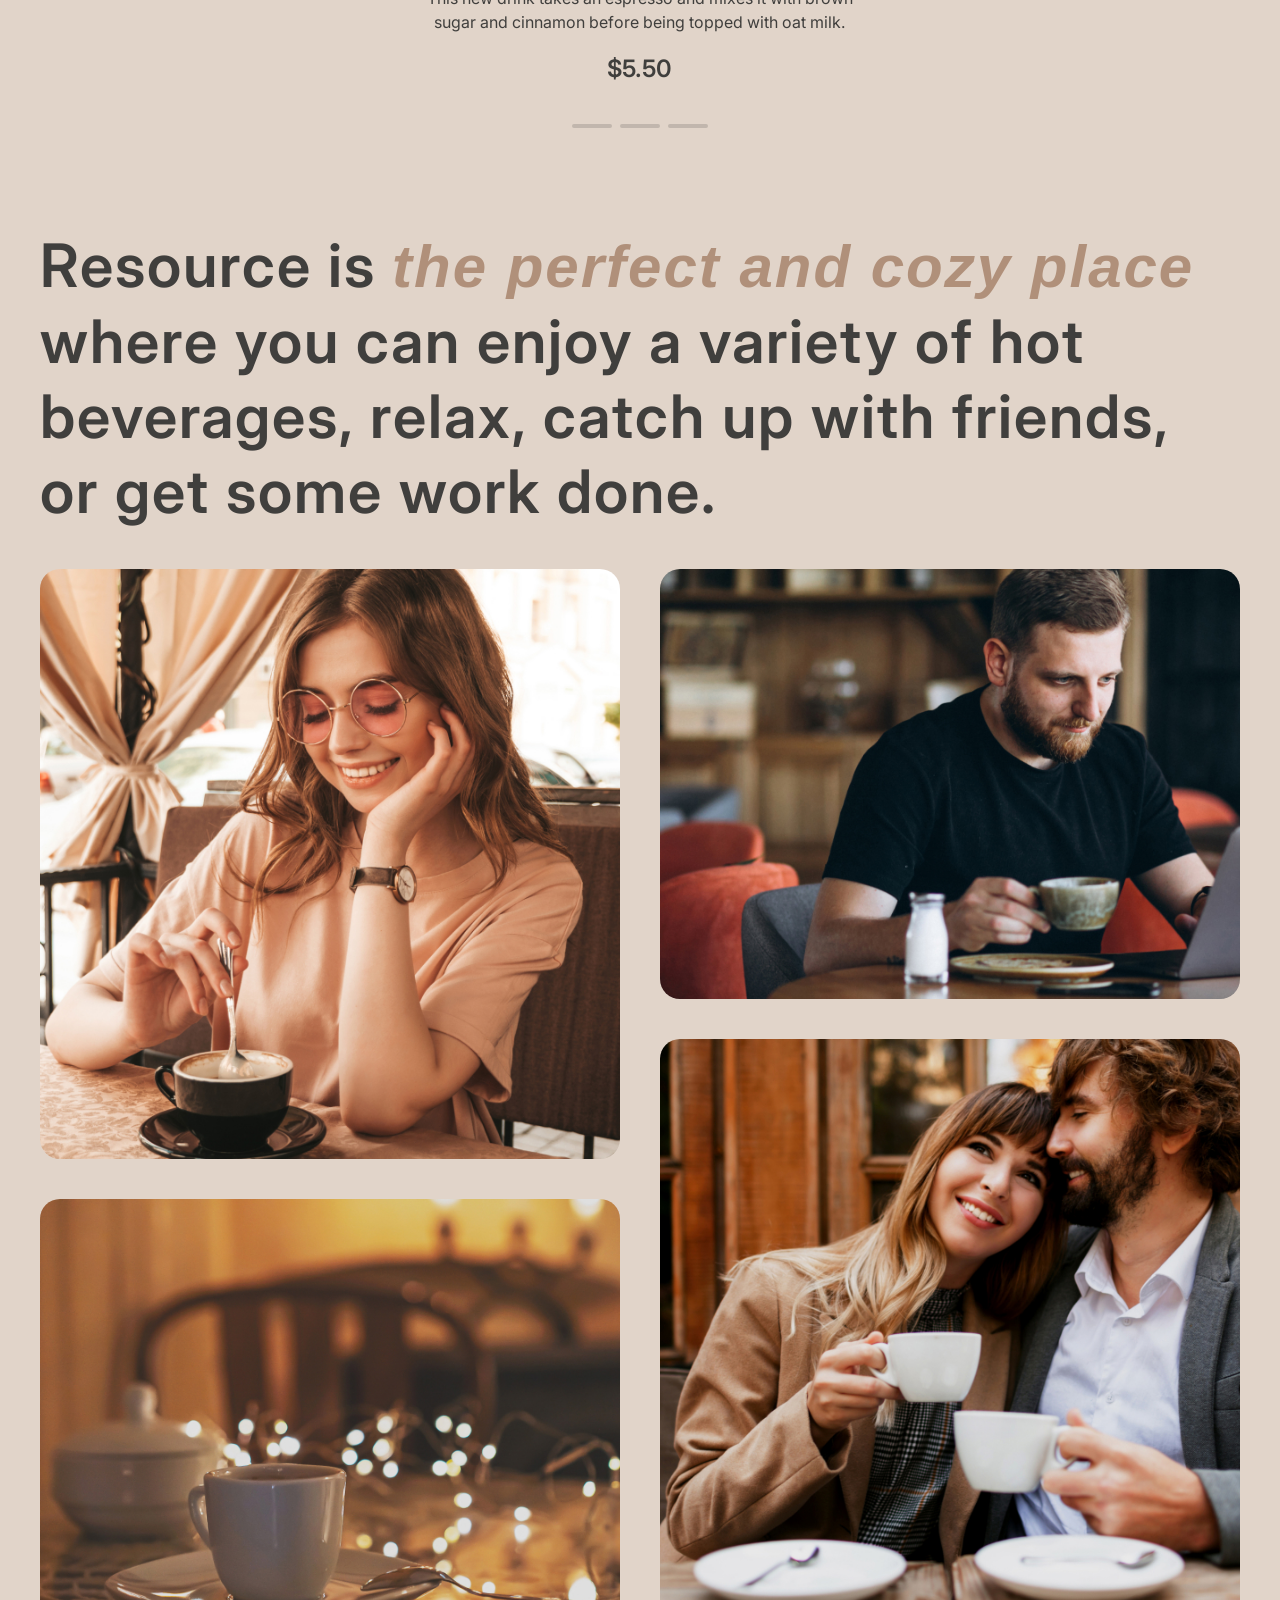
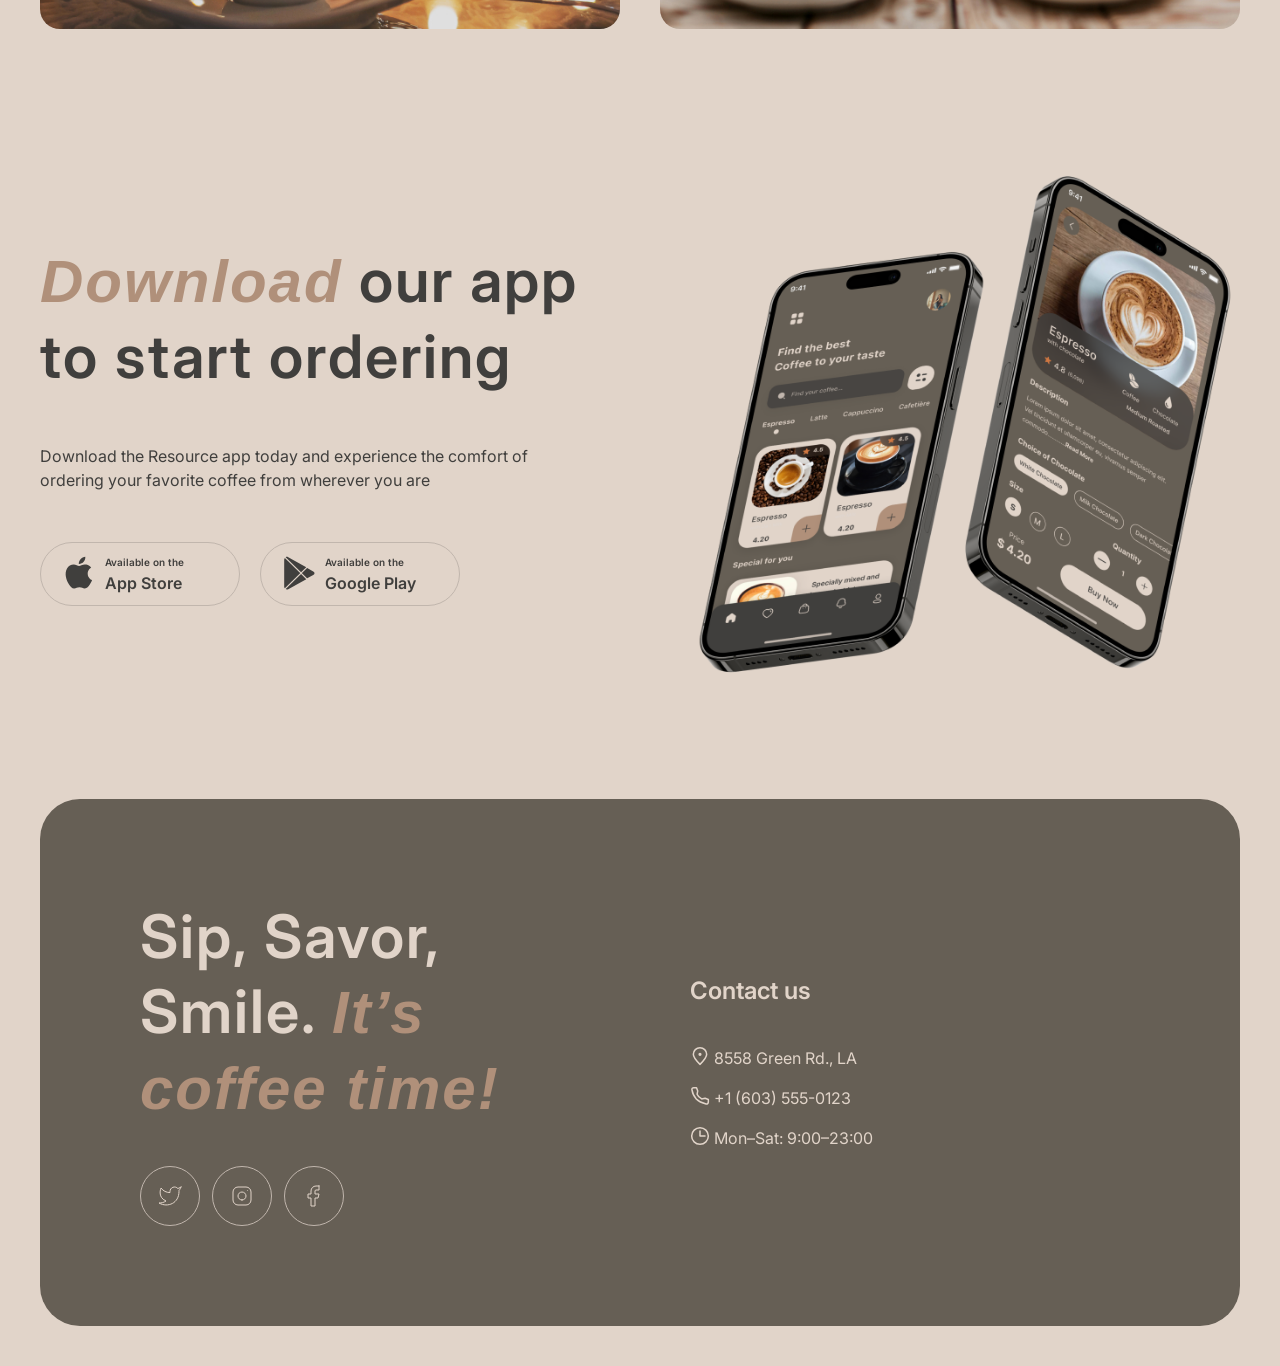
==== commit 286dc22b: "feat: add slider" ====
--- a/index.html
+++ b/index.html
@@ -100,16 +100,6 @@
           </button>
           <div class="slider__viewport">
             <ul class="slider__track">
-              <li class="slider__slide">
-                <article class="card">
-                  <img src="src/assets/img/index/slider/coffee-slider-1.png" alt="coffee" class="card__img">
-                  <p class="card__title">S’mores Frappuccino</p>
-                  <p class="card__text text-body">This new drink takes an espresso and mixes it with brown sugar and
-                    cinnamon before
-                    being topped with oat milk.</p>
-                  <p class="card__price card__title">$5.50</p>
-                </article>
-              </li>
             </ul>
           </div>
           <button class="round__button next button" type="button" aria-label="Следующий слайд">
